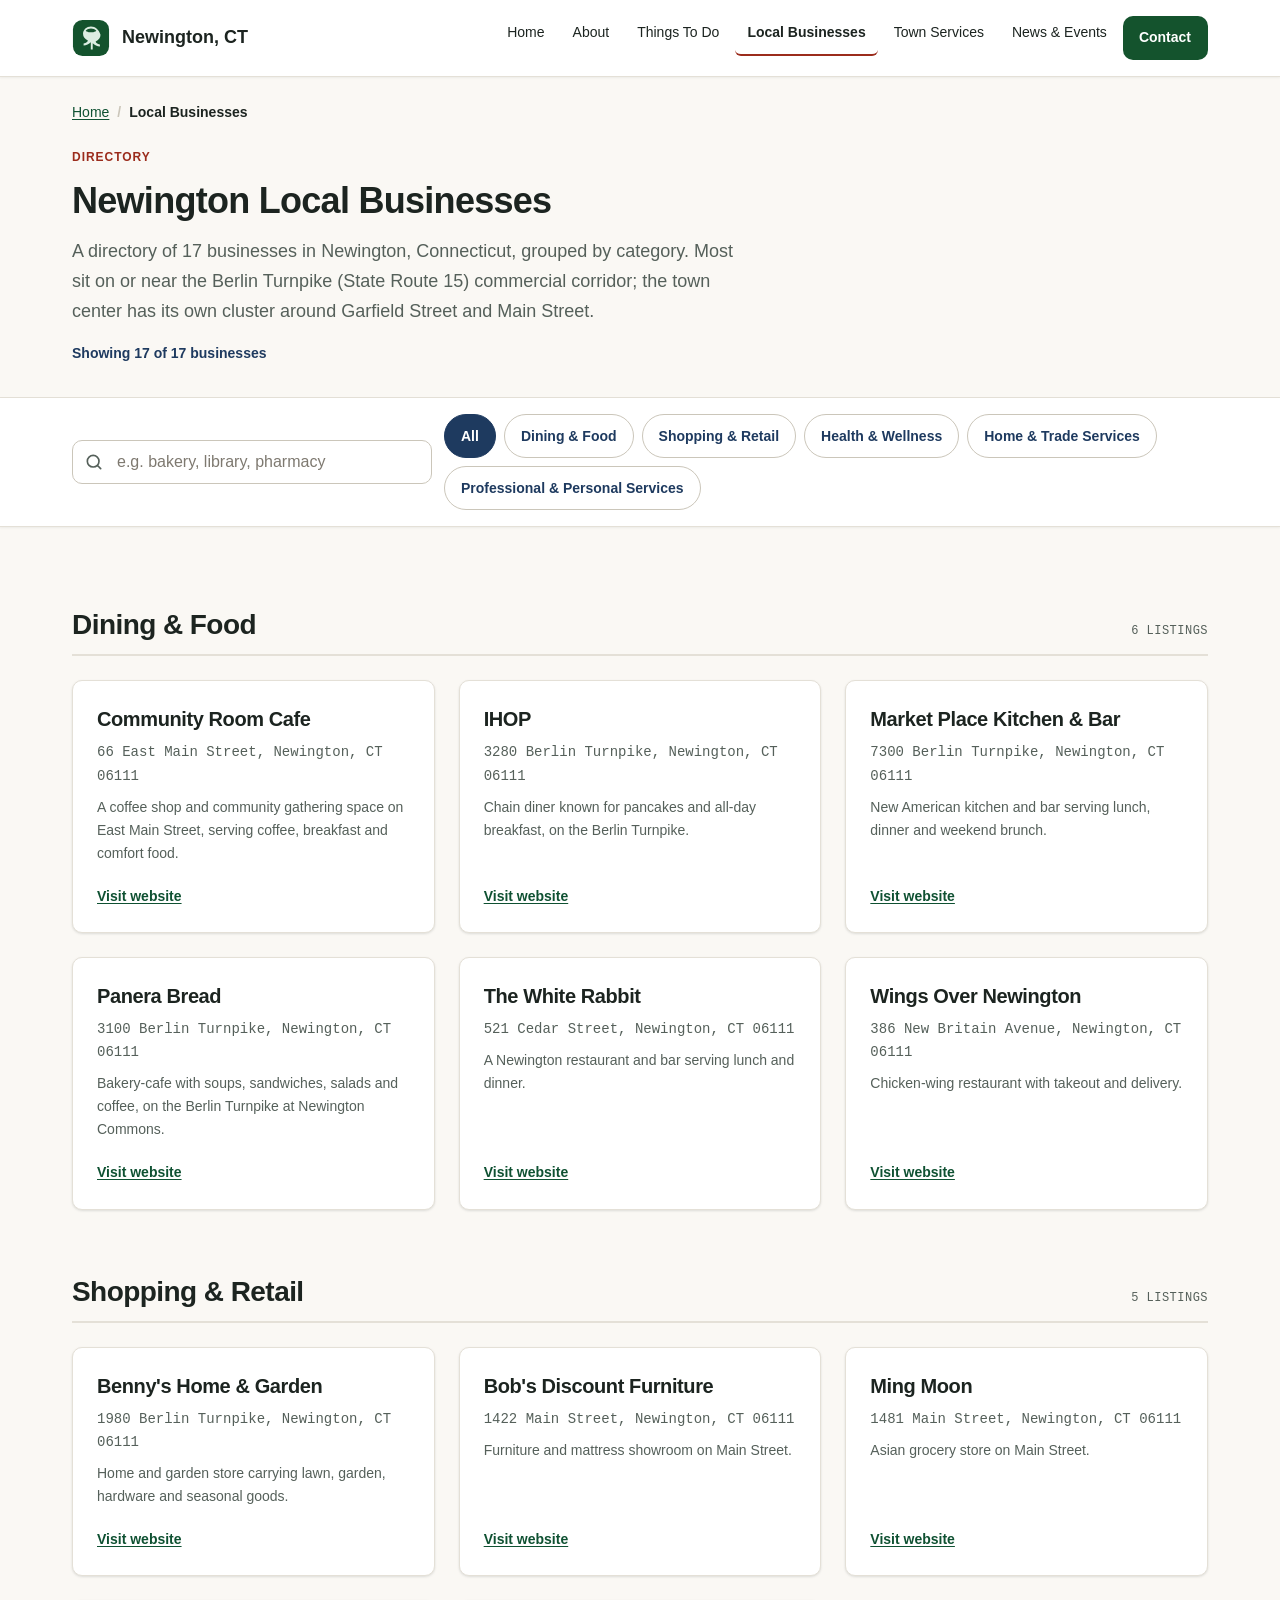
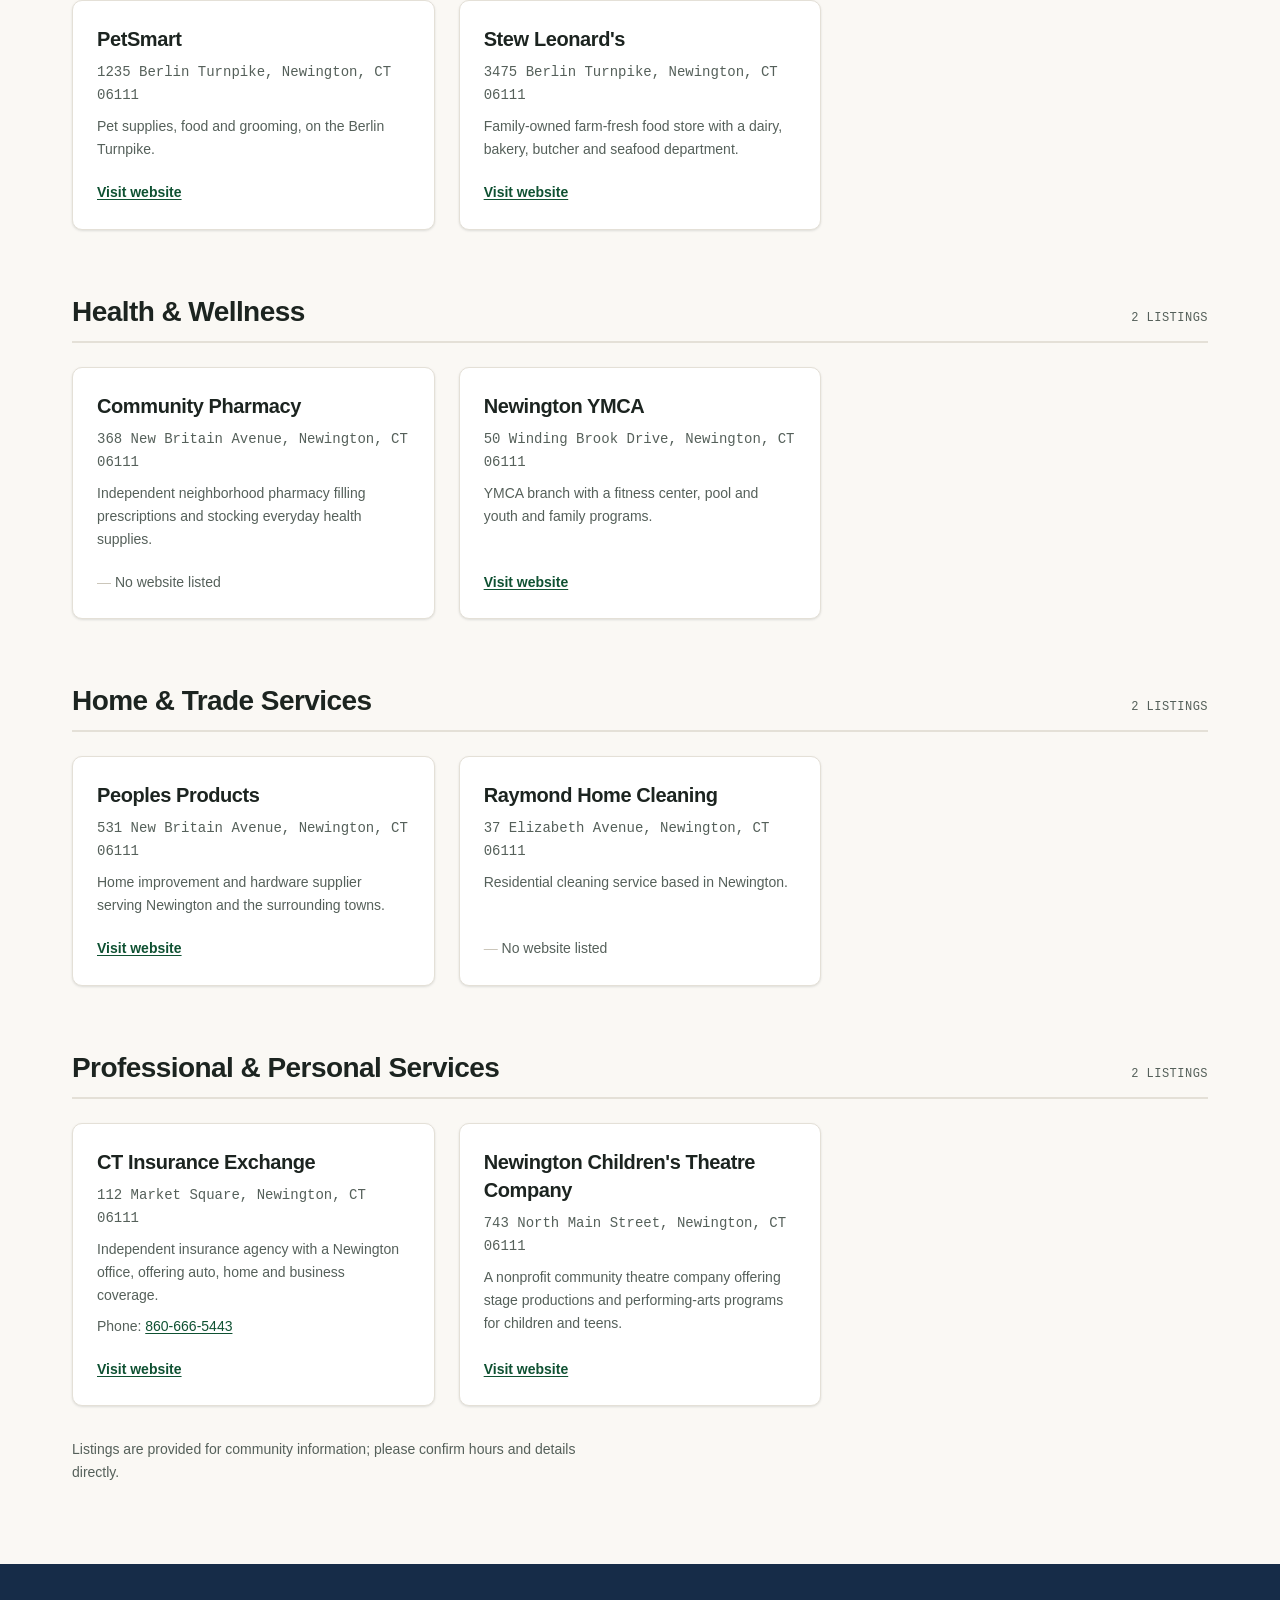
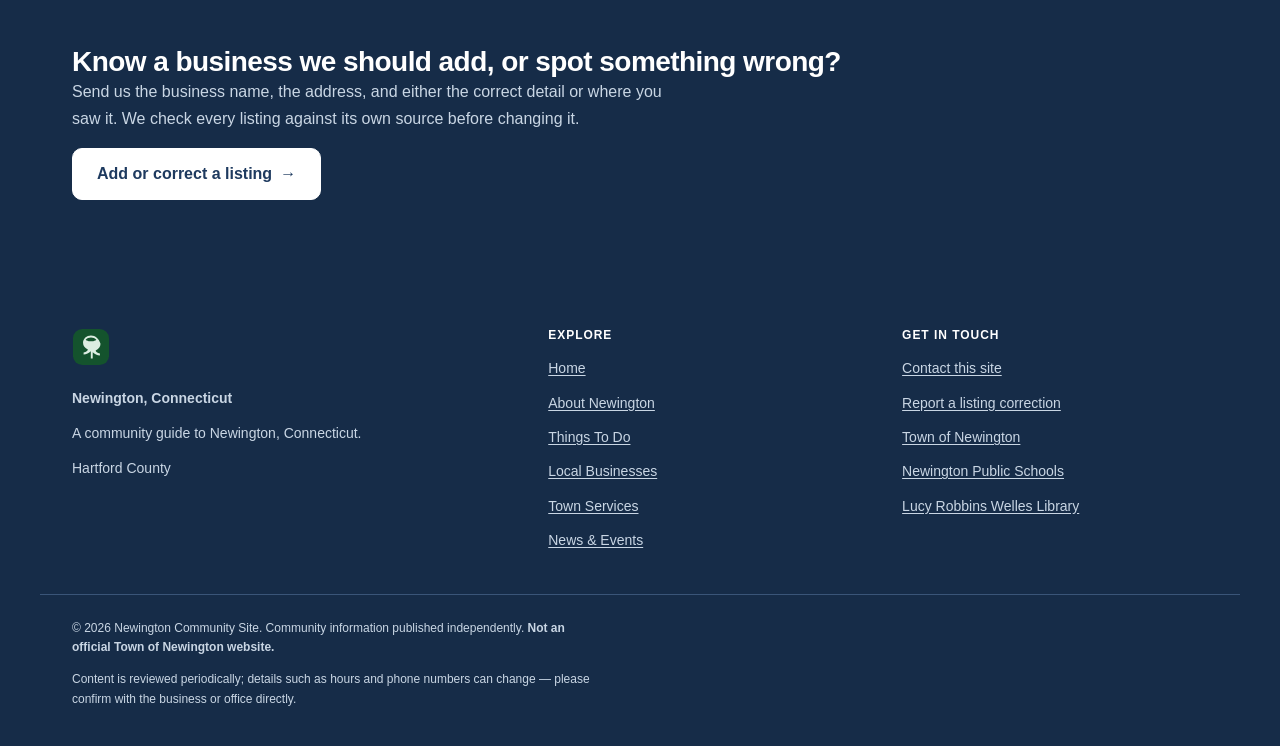
==== businesses.html @ 0133d572 "Add Newington Community Site (7 pages, styles.css, script.js, .nojekyll)" ====
<!DOCTYPE html>
<html lang="en">
<head>
<meta charset="utf-8">
<meta name="viewport" content="width=device-width, initial-scale=1">
<title>Local Businesses — Newington, Connecticut Community Site</title>
<meta name="description" content="A directory of 17 Newington, Connecticut businesses grouped by category — dining, shopping, health, home and trade services, and professional services.">
<link rel="canonical" href="businesses.html">
<meta property="og:type" content="article">
<meta property="og:site_name" content="Newington Community Site">
<meta property="og:title" content="Local Businesses — Newington, Connecticut Community Site">
<meta property="og:description" content="A directory of 17 Newington, Connecticut businesses grouped by category.">
<meta property="og:url" content="businesses.html">
<meta property="og:locale" content="en_US">
<link rel="stylesheet" href="styles.css">
</head>
<body>
<a class="skip-link" href="#main">Skip to main content</a>

<header class="site-header">
  <div class="container header-inner">
    <a class="brand" href="index.html">
      <svg class="brand-mark" viewBox="0 0 40 40" role="img" aria-label="Newington community site">
        <rect x="1" y="1" width="38" height="38" rx="10" fill="#14532D"/>
        <path d="M20 8c-4.6 0-8.4 3.4-8.4 7.6 0 3.2 2.1 5.9 5.1 7-.1.6-.4 1.2-.9 1.7-1 .9-2.3 1.4-3.6 1.5v2.1c2.9-.1 5.6-1.3 7.6-3.4V32h2v-6.5c2 2.1 4.7 3.3 7.6 3.4v-2.1c-1.3-.1-2.6-.6-3.6-1.5-.5-.5-.8-1.1-.9-1.7 3-1.1 5.1-3.8 5.1-7C28.4 11.4 24.6 8 20 8zm0 2c2.2 0 4.2.9 5.6 2.3-1.1 1-2.7 1.6-4.4 1.6h-2.4c-1.7 0-3.3-.6-4.4-1.6C15.8 10.9 17.8 10 20 10z" fill="#DCEDE1"/>
      </svg>
      <span>Newington, CT</span>
    </a>
    <button class="nav-toggle" type="button" aria-expanded="false" aria-controls="primary-nav">
      <span class="nav-toggle-icon" aria-hidden="true">&#9776;</span> Menu
    </button>
    <nav id="primary-nav" class="site-nav" aria-label="Primary">
      <ul>
        <li><a href="index.html">Home</a></li>
        <li><a href="about.html">About</a></li>
        <li><a href="things-to-do.html">Things To Do</a></li>
        <li><a href="businesses.html" aria-current="page">Local Businesses</a></li>
        <li><a href="services.html">Town Services</a></li>
        <li><a href="news-events.html">News &amp; Events</a></li>
        <li><a class="nav-cta" href="contact.html">Contact</a></li>
      </ul>
    </nav>
  </div>
</header>

<main id="main">

  <nav class="container breadcrumb" aria-label="Breadcrumb">
    <ol>
      <li><a href="index.html">Home</a></li>
      <li aria-current="page">Local Businesses</li>
    </ol>
  </nav>

  <section class="page-hero" aria-labelledby="page-h">
    <div class="container">
      <p class="eyebrow">Directory</p>
      <h1 id="page-h">Newington Local Businesses</h1>
      <p class="standfirst">A directory of 17 businesses in Newington, Connecticut, grouped by category. Most sit on or near the Berlin Turnpike (State Route 15) commercial corridor; the town center has its own cluster around Garfield Street and Main Street.</p>
      <p class="result-count" role="status" aria-live="polite">Showing 17 of 17 businesses</p>
    </div>
  </section>

  <section class="filter-bar" aria-label="Filter businesses">
    <div class="container filter-inner">
      <div class="search-wrap">
        <svg viewBox="0 0 24 24" fill="none" stroke="#55605A" stroke-width="2" stroke-linecap="round" aria-hidden="true" focusable="false">
          <circle cx="11" cy="11" r="7"/><path d="m20 20-3.5-3.5"/></svg>
        <label class="visually-hidden" for="biz-search">Search businesses by name or keyword</label>
        <input class="search-input" id="biz-search" name="q" type="search" placeholder="e.g. bakery, library, pharmacy">
      </div>
      <ul class="filters" role="group" aria-label="Filter by category">
        <li><button class="filter-pill" type="button" data-filter="all" aria-pressed="true">All</button></li>
        <li><button class="filter-pill" type="button" data-filter="dining" aria-pressed="false">Dining &amp; Food</button></li>
        <li><button class="filter-pill" type="button" data-filter="shopping" aria-pressed="false">Shopping &amp; Retail</button></li>
        <li><button class="filter-pill" type="button" data-filter="health" aria-pressed="false">Health &amp; Wellness</button></li>
        <li><button class="filter-pill" type="button" data-filter="home-services" aria-pressed="false">Home &amp; Trade Services</button></li>
        <li><button class="filter-pill" type="button" data-filter="professional" aria-pressed="false">Professional &amp; Personal Services</button></li>
      </ul>
    </div>
  </section>

  <div class="directory container">

    <p class="empty-state" role="status">No businesses match that search. Try another word, or browse all categories.</p>

    <section class="cat-section" id="dining" aria-labelledby="dining-heading">
      <div class="cat-head">
        <h2 id="dining-heading">Dining &amp; Food</h2>
        <span class="cat-count">6 listings</span>
      </div>
      <ul class="biz-grid">
        <li class="biz-card" data-category="dining">
          <h3 class="biz-name">Community Room Cafe</h3>
          <p class="biz-address">66 East Main Street, Newington, CT 06111</p>
          <p class="biz-desc">A coffee shop and community gathering space on East Main Street, serving coffee, breakfast and comfort food.</p>
          <a class="biz-link" href="https://communityroomcafe.com/" target="_blank" rel="noopener noreferrer">Visit website<span class="ext"> (opens in a new tab)</span></a>
        </li>
        <li class="biz-card" data-category="dining">
          <h3 class="biz-name">IHOP</h3>
          <p class="biz-address">3280 Berlin Turnpike, Newington, CT 06111</p>
          <p class="biz-desc">Chain diner known for pancakes and all-day breakfast, on the Berlin Turnpike.</p>
          <a class="biz-link" href="https://www.ihop.com/" target="_blank" rel="noopener noreferrer">Visit website<span class="ext"> (opens in a new tab)</span></a>
        </li>
        <li class="biz-card" data-category="dining">
          <h3 class="biz-name">Market Place Kitchen &amp; Bar</h3>
          <p class="biz-address">7300 Berlin Turnpike, Newington, CT 06111</p>
          <p class="biz-desc">New American kitchen and bar serving lunch, dinner and weekend brunch.</p>
          <a class="biz-link" href="https://marketplacekitchenbar.com/locations/newington" target="_blank" rel="noopener noreferrer">Visit website<span class="ext"> (opens in a new tab)</span></a>
        </li>
        <li class="biz-card" data-category="dining">
          <h3 class="biz-name">Panera Bread</h3>
          <p class="biz-address">3100 Berlin Turnpike, Newington, CT 06111</p>
          <p class="biz-desc">Bakery-cafe with soups, sandwiches, salads and coffee, on the Berlin Turnpike at Newington Commons.</p>
          <a class="biz-link" href="https://www.panerabread.com/" target="_blank" rel="noopener noreferrer">Visit website<span class="ext"> (opens in a new tab)</span></a>
        </li>
        <li class="biz-card" data-category="dining">
          <h3 class="biz-name">The White Rabbit</h3>
          <p class="biz-address">521 Cedar Street, Newington, CT 06111</p>
          <p class="biz-desc">A Newington restaurant and bar serving lunch and dinner.</p>
          <a class="biz-link" href="http://www.thewhiterabbit.com" target="_blank" rel="noopener noreferrer">Visit website<span class="ext"> (opens in a new tab)</span></a>
        </li>
        <li class="biz-card" data-category="dining">
          <h3 class="biz-name">Wings Over Newington</h3>
          <p class="biz-address">386 New Britain Avenue, Newington, CT 06111</p>
          <p class="biz-desc">Chicken-wing restaurant with takeout and delivery.</p>
          <a class="biz-link" href="https://wingsover.com/location/ct-newington/" target="_blank" rel="noopener noreferrer">Visit website<span class="ext"> (opens in a new tab)</span></a>
        </li>
      </ul>
    </section>

    <section class="cat-section" id="shopping" aria-labelledby="shopping-heading">
      <div class="cat-head">
        <h2 id="shopping-heading">Shopping &amp; Retail</h2>
        <span class="cat-count">5 listings</span>
      </div>
      <ul class="biz-grid">
        <li class="biz-card" data-category="shopping">
          <h3 class="biz-name">Benny's Home &amp; Garden</h3>
          <p class="biz-address">1980 Berlin Turnpike, Newington, CT 06111</p>
          <p class="biz-desc">Home and garden store carrying lawn, garden, hardware and seasonal goods.</p>
          <a class="biz-link" href="http://www.bennys.com" target="_blank" rel="noopener noreferrer">Visit website<span class="ext"> (opens in a new tab)</span></a>
        </li>
        <li class="biz-card" data-category="shopping">
          <h3 class="biz-name">Bob's Discount Furniture</h3>
          <p class="biz-address">1422 Main Street, Newington, CT 06111</p>
          <p class="biz-desc">Furniture and mattress showroom on Main Street.</p>
          <a class="biz-link" href="https://www.bobsdiscountfurniture.com/" target="_blank" rel="noopener noreferrer">Visit website<span class="ext"> (opens in a new tab)</span></a>
        </li>
        <li class="biz-card" data-category="shopping">
          <h3 class="biz-name">Ming Moon</h3>
          <p class="biz-address">1481 Main Street, Newington, CT 06111</p>
          <p class="biz-desc">Asian grocery store on Main Street.</p>
          <a class="biz-link" href="http://www.mingmoon.com" target="_blank" rel="noopener noreferrer">Visit website<span class="ext"> (opens in a new tab)</span></a>
        </li>
        <li class="biz-card" data-category="shopping">
          <h3 class="biz-name">PetSmart</h3>
          <p class="biz-address">1235 Berlin Turnpike, Newington, CT 06111</p>
          <p class="biz-desc">Pet supplies, food and grooming, on the Berlin Turnpike.</p>
          <a class="biz-link" href="https://www.petsmart.com/" target="_blank" rel="noopener noreferrer">Visit website<span class="ext"> (opens in a new tab)</span></a>
        </li>
        <li class="biz-card" data-category="shopping">
          <h3 class="biz-name">Stew Leonard's</h3>
          <p class="biz-address">3475 Berlin Turnpike, Newington, CT 06111</p>
          <p class="biz-desc">Family-owned farm-fresh food store with a dairy, bakery, butcher and seafood department.</p>
          <a class="biz-link" href="https://www.stewleonards.com/" target="_blank" rel="noopener noreferrer">Visit website<span class="ext"> (opens in a new tab)</span></a>
        </li>
      </ul>
    </section>

    <section class="cat-section" id="health" aria-labelledby="health-heading">
      <div class="cat-head">
        <h2 id="health-heading">Health &amp; Wellness</h2>
        <span class="cat-count">2 listings</span>
      </div>
      <ul class="biz-grid">
        <li class="biz-card" data-category="health">
          <h3 class="biz-name">Community Pharmacy</h3>
          <p class="biz-address">368 New Britain Avenue, Newington, CT 06111</p>
          <p class="biz-desc">Independent neighborhood pharmacy filling prescriptions and stocking everyday health supplies.</p>
          <p class="biz-nonweb">No website listed</p>
        </li>
        <li class="biz-card" data-category="health">
          <h3 class="biz-name">Newington YMCA</h3>
          <p class="biz-address">50 Winding Brook Drive, Newington, CT 06111</p>
          <p class="biz-desc">YMCA branch with a fitness center, pool and youth and family programs.</p>
          <a class="biz-link" href="https://www.ghymca.org/newington/" target="_blank" rel="noopener noreferrer">Visit website<span class="ext"> (opens in a new tab)</span></a>
        </li>
      </ul>
    </section>

    <section class="cat-section" id="home-services" aria-labelledby="home-services-heading">
      <div class="cat-head">
        <h2 id="home-services-heading">Home &amp; Trade Services</h2>
        <span class="cat-count">2 listings</span>
      </div>
      <ul class="biz-grid">
        <li class="biz-card" data-category="home-services">
          <h3 class="biz-name">Peoples Products</h3>
          <p class="biz-address">531 New Britain Avenue, Newington, CT 06111</p>
          <p class="biz-desc">Home improvement and hardware supplier serving Newington and the surrounding towns.</p>
          <a class="biz-link" href="http://www.peoplesproducts.com" target="_blank" rel="noopener noreferrer">Visit website<span class="ext"> (opens in a new tab)</span></a>
        </li>
        <li class="biz-card" data-category="home-services">
          <h3 class="biz-name">Raymond Home Cleaning</h3>
          <p class="biz-address">37 Elizabeth Avenue, Newington, CT 06111</p>
          <p class="biz-desc">Residential cleaning service based in Newington.</p>
          <p class="biz-nonweb">No website listed</p>
        </li>
      </ul>
    </section>

    <section class="cat-section" id="professional" aria-labelledby="professional-heading">
      <div class="cat-head">
        <h2 id="professional-heading">Professional &amp; Personal Services</h2>
        <span class="cat-count">2 listings</span>
      </div>
      <ul class="biz-grid">
        <li class="biz-card" data-category="professional">
          <h3 class="biz-name">CT Insurance Exchange</h3>
          <p class="biz-address">112 Market Square, Newington, CT 06111</p>
          <p class="biz-desc">Independent insurance agency with a Newington office, offering auto, home and business coverage.</p>
          <p class="biz-meta">Phone: <a href="tel:+18606665443">860-666-5443</a></p>
          <a class="biz-link" href="https://www.ctinsexchange.com/" target="_blank" rel="noopener noreferrer">Visit website<span class="ext"> (opens in a new tab)</span></a>
        </li>
        <li class="biz-card" data-category="professional">
          <h3 class="biz-name">Newington Children's Theatre Company</h3>
          <p class="biz-address">743 North Main Street, Newington, CT 06111</p>
          <p class="biz-desc">A nonprofit community theatre company offering stage productions and performing-arts programs for children and teens.</p>
          <a class="biz-link" href="https://nictheatre.org/" target="_blank" rel="noopener noreferrer">Visit website<span class="ext"> (opens in a new tab)</span></a>
        </li>
      </ul>
    </section>

    <p class="disclaimer">Listings are provided for community information; please confirm hours and details directly.</p>
  </div>

  <section class="section section--invert" aria-labelledby="cta-h">
    <div class="container">
      <h2 id="cta-h">Know a business we should add, or spot something wrong?</h2>
      <p class="prose" style="color:var(--color-ink-invert-muted)">Send us the business name, the address, and either the correct detail or where you saw it. We check every listing against its own source before changing it.</p>
      <p><a class="btn btn--invert" href="contact.html#correction">Add or correct a listing <span aria-hidden="true">&rarr;</span></a></p>
    </div>
  </section>

</main>

<footer class="site-footer">
  <div class="container footer-grid">
    <div class="footer-brand">
      <svg class="brand-mark" viewBox="0 0 40 40" role="img" aria-label="Newington community site">
        <rect x="1" y="1" width="38" height="38" rx="10" fill="#14532D"/>
        <path d="M20 8c-4.6 0-8.4 3.4-8.4 7.6 0 3.2 2.1 5.9 5.1 7-.1.6-.4 1.2-.9 1.7-1 .9-2.3 1.4-3.6 1.5v2.1c2.9-.1 5.6-1.3 7.6-3.4V32h2v-6.5c2 2.1 4.7 3.3 7.6 3.4v-2.1c-1.3-.1-2.6-.6-3.6-1.5-.5-.5-.8-1.1-.9-1.7 3-1.1 5.1-3.8 5.1-7C28.4 11.4 24.6 8 20 8zm0 2c2.2 0 4.2.9 5.6 2.3-1.1 1-2.7 1.6-4.4 1.6h-2.4c-1.7 0-3.3-.6-4.4-1.6C15.8 10.9 17.8 10 20 10z" fill="#DCEDE1"/>
      </svg>
      <p class="footer-title">Newington, Connecticut</p>
      <p>A community guide to Newington, Connecticut.</p>
      <p class="footer-meta">Hartford County</p>
    </div>
    <nav aria-label="Footer">
      <h2 class="footer-heading">Explore</h2>
      <ul>
        <li><a href="index.html">Home</a></li>
        <li><a href="about.html">About Newington</a></li>
        <li><a href="things-to-do.html">Things To Do</a></li>
        <li><a href="businesses.html">Local Businesses</a></li>
        <li><a href="services.html">Town Services</a></li>
        <li><a href="news-events.html">News &amp; Events</a></li>
      </ul>
    </nav>
    <div class="footer-contact">
      <h2 class="footer-heading">Get in touch</h2>
      <ul>
        <li><a href="contact.html">Contact this site</a></li>
        <li><a href="contact.html#correction">Report a listing correction</a></li>
        <li><a href="https://www.newingtonct.gov/" target="_blank" rel="noopener noreferrer">Town of Newington<span class="ext"> (opens in a new tab)</span></a></li>
        <li><a href="https://www.newingtonct.gov/1698/Schools" target="_blank" rel="noopener noreferrer">Newington Public Schools<span class="ext"> (opens in a new tab)</span></a></li>
        <li><a href="https://www.newingtonct.gov/2428/Library" target="_blank" rel="noopener noreferrer">Lucy Robbins Welles Library<span class="ext"> (opens in a new tab)</span></a></li>
      </ul>
    </div>
  </div>
  <div class="container footer-bar">
    <p>&copy; <span id="year">2026</span> Newington Community Site. Community information published independently. <strong>Not an official Town of Newington website.</strong></p>
    <p class="footer-note">Content is reviewed periodically; details such as hours and phone numbers can change &mdash; please confirm with the business or office directly.</p>
  </div>
</footer>

<script src="script.js"></script>
</body>
</html>
---- styles.css ----
/* ==========================================================================
   NEWINGTON COMMUNITY SITE — STYLESHEET
   site/styles.css  ·  built from design/tokens.css (v1.0)
   --------------------------------------------------------------------------
   Contents:
     1.  Design tokens (carried over from design/tokens.css)
     2.  Reset & base
     3.  Layout primitives (container, section, skip link, utilities)
     4.  Header & navigation (incl. mobile toggle)
     5.  Buttons, chips
     6.  Hero & page hero (breadcrumb, standfirst)
     7.  Cards & grids
     8.  Facts / definition lists
     9.  News, events, timeline, lists
    10.  Business directory (filter bar, cards, empty state)
    11.  Panels: notice, callout, tables
    12.  FAQ (details/summary)
    13.  Footer
    14.  Responsive refinements — 480 / 640 / 768 / 1024 / 1280
    15.  Reduced motion
   All colour, type and spacing values come from the tokens below; no
   hard-coded hex appears outside this token block except inside inline SVG
   artwork in the HTML, which reproduces the brand ramps exactly.
   ========================================================================== */

/* ==========================================================================
   1. DESIGN TOKENS
   ========================================================================== */

:root {
  /* Primary: Newington Green */
  --green-50:  #F0F7F1;
  --green-100: #DCEDE1;
  --green-200: #B8DBC3;
  --green-300: #86C098;
  --green-400: #4E9B69;
  --green-500: #2F7A4A;
  --green-600: #1F6140;
  --green-700: #14532D;
  --green-800: #0F3F23;
  --green-900: #0A2C19;

  /* Secondary: Charter Oak Blue */
  --blue-50:  #F1F5FA;
  --blue-100: #DEE8F3;
  --blue-200: #B9CDE4;
  --blue-300: #8AAACD;
  --blue-400: #5A83AC;
  --blue-500: #3A628C;
  --blue-600: #27496D;
  --blue-700: #1E3A5F;
  --blue-800: #162C48;
  --blue-900: #0F1F33;

  /* Accent: Barn Red */
  --red-50:  #FDF3F1;
  --red-100: #FBE1DD;
  --red-200: #F5C2BB;
  --red-300: #E7978C;
  --red-400: #D26657;
  --red-500: #B8432F;
  --red-600: #9B2C1C;
  --red-700: #7E2317;
  --red-800: #5E1A11;
  --red-900: #40110B;

  /* Neutral: warm greys / Paper */
  --neutral-0:   #FFFFFF;
  --neutral-50:  #FAF8F4;
  --neutral-100: #F2EFE9;
  --neutral-200: #E4E0D7;
  --neutral-300: #CBC6BA;
  --neutral-400: #A8A296;
  --neutral-500: #7E7970;
  --neutral-600: #55605A;
  --neutral-700: #3A423D;
  --neutral-800: #262E2A;
  --neutral-900: #1C2420;

  /* Semantic */
  --color-success:        #166534;
  --color-success-bg:     #E7F5EC;
  --color-success-border: #86C098;
  --color-warning:        #8A5000;
  --color-warning-bg:     #FDF3E0;
  --color-warning-border: #E7C173;
  --color-info:           #1E3A5F;
  --color-info-bg:        #EEF4FA;
  --color-info-border:    #B9CDE4;
  --color-error:          #9B2C1C;
  --color-error-bg:       #FBE1DD;
  --color-error-border:   #E7978C;

  /* Semantic role tokens */
  --color-bg:              var(--neutral-50);
  --color-surface:         var(--neutral-0);
  --color-surface-alt:     var(--neutral-100);
  --color-surface-sunken:  var(--neutral-200);
  --color-surface-invert:  var(--blue-800);

  --color-ink:             var(--neutral-900);
  --color-ink-muted:       var(--neutral-600);
  --color-ink-subtle:      var(--neutral-500);
  --color-ink-invert:      #FFFFFF;
  --color-ink-invert-muted:#C9D6E4;

  --color-primary:         var(--green-700);
  --color-primary-hover:   var(--green-800);
  --color-primary-soft:    var(--green-100);
  --color-on-primary:      #FFFFFF;

  --color-secondary:       var(--blue-700);
  --color-secondary-hover: var(--blue-800);
  --color-secondary-soft:  var(--blue-100);
  --color-on-secondary:    #FFFFFF;

  --color-accent:          var(--red-600);
  --color-accent-hover:    var(--red-700);
  --color-accent-soft:     var(--red-100);
  --color-on-accent:       #FFFFFF;

  --color-on-primary-soft:   var(--green-800);
  --color-on-secondary-soft: var(--blue-800);
  --color-on-accent-soft:    var(--red-800);

  --color-border:          var(--neutral-200);
  --color-border-strong:   var(--neutral-300);
  --color-border-invert:   #3A5578;

  --color-link:            #0F5132;
  --color-link-hover:      var(--green-800);
  --color-link-visited:    #5E1A11;
  --color-focus:           #0B63CE;
  --color-focus-on-dark:   #8CC6FF;
  --color-selection-bg:    var(--green-100);
  --color-selection-ink:   var(--green-900);

  /* Typography */
  --font-display: "Segoe UI", "Avenir Next", "Helvetica Neue", Helvetica, Arial, system-ui, sans-serif;
  --font-body: -apple-system, BlinkMacSystemFont, "Segoe UI", Roboto, "Helvetica Neue", Arial, system-ui, sans-serif;
  --font-serif: Georgia, "Iowan Old Style", "Palatino Linotype", "Times New Roman", Times, serif;
  --font-mono: ui-monospace, SFMono-Regular, "SF Mono", Menlo, Consolas, "Liberation Mono", monospace;

  --fw-regular: 400;
  --fw-medium:  500;
  --fw-semibold:600;
  --fw-bold:    700;

  --fs-xs:   0.75rem;
  --fs-sm:   0.875rem;
  --fs-base: 1rem;
  --fs-md:   1.125rem;
  --fs-lg:   1.25rem;
  --fs-xl:   1.5rem;
  --fs-2xl:  1.75rem;
  --fs-3xl:  clamp(1.75rem, 1.4rem + 1.6vw, 2.25rem);
  --fs-4xl:  clamp(2rem, 1.4rem + 2.6vw, 3rem);
  --fs-5xl:  clamp(2.25rem, 1.4rem + 3.6vw, 3.75rem);

  --lh-tight:  1.15;
  --lh-heading:1.25;
  --lh-snug:   1.4;
  --lh-body:   1.65;

  --ls-tight:  -0.02em;
  --ls-normal: 0;
  --ls-wide:   0.04em;
  --ls-caps:   0.08em;

  --measure:        68ch;
  --measure-wide:   78ch;
  --measure-narrow: 46ch;

  /* Spacing */
  --space-0:  0;
  --space-1:  0.25rem;
  --space-2:  0.5rem;
  --space-3:  0.75rem;
  --space-4:  1rem;
  --space-5:  1.5rem;
  --space-6:  2rem;
  --space-7:  2.5rem;
  --space-8:  3rem;
  --space-9:  4rem;
  --space-10: 5rem;
  --space-11: 6.5rem;

  --section-y:    var(--space-8);
  --section-y-lg: var(--space-10);
  --gutter:       var(--space-4);
  --gutter-lg:    var(--space-6);

  /* Radii, shadows, borders */
  --radius-xs:   3px;
  --radius-sm:   6px;
  --radius-md:   10px;
  --radius-lg:   16px;
  --radius-xl:   24px;
  --radius-pill: 999px;

  --shadow-xs: 0 1px 2px rgba(28, 36, 32, 0.06);
  --shadow-sm: 0 1px 3px rgba(28, 36, 32, 0.08), 0 1px 2px rgba(28, 36, 32, 0.05);
  --shadow-md: 0 4px 12px rgba(28, 36, 32, 0.09), 0 2px 4px rgba(28, 36, 32, 0.05);
  --shadow-lg: 0 12px 28px rgba(28, 36, 32, 0.12), 0 4px 8px rgba(28, 36, 32, 0.06);
  --shadow-focus: 0 0 0 3px rgba(11, 99, 206, 0.35);

  --border-width: 1px;
  --border: var(--border-width) solid var(--color-border);

  /* Layout */
  --container-sm: 640px;
  --container-md: 768px;
  --container-lg: 1024px;
  --container-xl: 1200px;
  --container-prose: 72ch;

  --bp-sm: 480px;
  --bp-md: 640px;
  --bp-lg: 768px;
  --bp-xl: 1024px;
  --bp-2xl: 1280px;

  --header-h: 60px;
  --header-h-lg: 76px;
  --tap-min: 44px;

  /* Component */
  --btn-h-sm:    36px;
  --btn-h-md:    44px;
  --btn-h-lg:    52px;
  --btn-px:      var(--space-5);
  --btn-radius:  var(--radius-md);
  --btn-fw:      var(--fw-semibold);

  --card-pad:    var(--space-5);
  --card-radius: var(--radius-md);
  --card-shadow: var(--shadow-sm);
  --card-shadow-hover: var(--shadow-md);
  --card-border: var(--border);

  --nav-gap:      var(--space-1);
  --nav-link-px:  var(--space-3);
  --nav-link-py:  var(--space-2);

  --input-h:           44px;
  --input-radius:      var(--radius-md);
  --input-border:      var(--color-border-strong);
  --input-bg:          var(--neutral-0);
  --input-placeholder: var(--neutral-500);

  --ease-out: cubic-bezier(0.22, 0.61, 0.36, 1);
  --dur-fast: 120ms;
  --dur-base: 200ms;
  --dur-slow: 320ms;
}

@media (min-width: 1024px) {
  :root {
    --section-y:    var(--space-10);
    --section-y-lg: var(--space-11);
    --gutter:       var(--gutter-lg);
  }
}

/* ==========================================================================
   2. RESET & BASE
   ========================================================================== */

*, *::before, *::after { box-sizing: border-box; }

html {
  -webkit-text-size-adjust: 100%;
  scroll-behavior: smooth;
}

body {
  margin: 0;
  font-family: var(--font-body);
  font-size: var(--fs-base);
  line-height: var(--lh-body);
  color: var(--color-ink);
  background: var(--color-bg);
}

img { max-width: 100%; height: auto; display: block; }

h1, h2, h3, h4 {
  margin: 0;
  font-family: var(--font-display);
  letter-spacing: var(--ls-tight);
  color: var(--color-ink);
}
h1 { font-size: var(--fs-3xl); line-height: var(--lh-tight); font-weight: var(--fw-bold); }
h2 { font-size: var(--fs-2xl); line-height: var(--lh-heading); font-weight: var(--fw-bold); }
h3 { font-size: var(--fs-lg); line-height: var(--lh-snug); font-weight: var(--fw-semibold); }
h4 { font-size: var(--fs-md); line-height: var(--lh-snug); font-weight: var(--fw-semibold); }

p { margin: 0 0 var(--space-4); }
p:last-child { margin-bottom: 0; }

a { color: var(--color-link); text-underline-offset: 2px; }
a:hover { color: var(--color-link-hover); }

ul, ol { margin: 0 0 var(--space-4); padding-left: var(--space-5); }
li { margin-bottom: var(--space-2); }
li:last-child { margin-bottom: 0; }

hr { border: 0; border-top: var(--border); margin: var(--space-6) 0; }

/* Visible focus ring — never removed, only recoloured on dark bands. */
:focus-visible {
  outline: 3px solid var(--color-focus);
  outline-offset: 2px;
  border-radius: var(--radius-xs);
}
.section--invert :focus-visible,
.site-footer :focus-visible,
.invert :focus-visible {
  outline-color: var(--color-focus-on-dark);
}

::selection { background: var(--color-selection-bg); color: var(--color-selection-ink); }

/* ==========================================================================
   3. LAYOUT PRIMITIVES & UTILITIES
   ========================================================================== */

.container {
  width: 100%;
  max-width: var(--container-xl);
  margin-inline: auto;
  padding-inline: var(--gutter);
}
.container--narrow { max-width: var(--container-lg); }

.skip-link {
  position: absolute;
  left: -9999px;
  top: 0;
  z-index: 100;
  padding: var(--space-3) var(--space-4);
  background: var(--color-surface);
  color: var(--color-ink);
  border-radius: var(--radius-sm);
  box-shadow: var(--shadow-md);
  font-weight: var(--fw-semibold);
}
.skip-link:focus { left: var(--space-4); top: var(--space-2); }

.section { padding-block: var(--section-y); }
.section--alt { background: var(--color-surface-alt); }
.section--invert { background: var(--color-surface-invert); color: var(--color-ink-invert); }
.section--invert h2,
.section--invert h3 { color: var(--color-ink-invert); }
.section--tight { padding-block: var(--space-6); }

.section-head { margin-bottom: var(--space-6); }
.section-head > :last-child { margin-bottom: 0; }

.eyebrow {
  margin: 0 0 var(--space-3);
  font-family: var(--font-display);
  font-size: var(--fs-xs);
  font-weight: var(--fw-bold);
  letter-spacing: var(--ls-caps);
  text-transform: uppercase;
  color: var(--color-accent);
}

.lede {
  font-size: var(--fs-md);
  color: var(--color-ink-muted);
  max-width: var(--measure-narrow);
}

.prose { max-width: var(--measure); }
.prose--serif { font-family: var(--font-serif); font-size: var(--fs-md); }

.more-link { display: inline-block; margin-top: var(--space-4); font-weight: var(--fw-semibold); }

.muted { color: var(--color-ink-muted); }
.mono { font-family: var(--font-mono); font-size: var(--fs-sm); }

/* Visually hidden but available to assistive technology */
.visually-hidden {
  position: absolute !important;
  width: 1px; height: 1px;
  padding: 0; margin: -1px;
  overflow: hidden;
  clip: rect(0 0 0 0);
  white-space: nowrap;
  border: 0;
}

/* "(opens in a new tab)" cue — present in the DOM and announced; hidden
   visually at rest, revealed on hover/focus so it is not colour-only. */
.ext {
  position: absolute;
  width: 1px; height: 1px;
  overflow: hidden;
  clip: rect(0 0 0 0);
  white-space: nowrap;
}
a:hover .ext,
a:focus-visible .ext {
  position: static;
  width: auto; height: auto;
  clip: auto;
  overflow: visible;
  margin-left: var(--space-1);
  font-size: var(--fs-xs);
  color: var(--color-ink-muted);
}
.section--invert a:hover .ext,
.section--invert a:focus-visible .ext,
.site-footer a:hover .ext,
.site-footer a:focus-visible .ext { color: var(--color-ink-invert-muted); }

@media (forced-colors: active) {
  .btn, .chip, .filter-pill { border: 1px solid ButtonBorder; }
}

/* ==========================================================================
   4. HEADER & NAVIGATION
   ========================================================================== */

.site-header {
  position: relative;
  z-index: 20;
  background: var(--color-surface);
  border-bottom: var(--border);
}
.header-inner {
  display: flex;
  flex-wrap: wrap;
  align-items: center;
  justify-content: space-between;
  gap: var(--space-4);
  min-height: var(--header-h);
}

.brand {
  display: inline-flex;
  align-items: center;
  gap: var(--space-3);
  min-height: var(--tap-min);
  text-decoration: none;
  color: var(--color-ink);
  font-family: var(--font-display);
  font-weight: var(--fw-bold);
  font-size: var(--fs-md);
}
.brand:hover { color: var(--color-primary); }
.brand-mark { width: 38px; height: 38px; flex: 0 0 auto; }

.nav-toggle {
  display: inline-flex;
  align-items: center;
  gap: var(--space-2);
  min-height: var(--tap-min);
  padding: 0 var(--space-3);
  background: var(--color-surface);
  color: var(--color-ink);
  border: var(--border);
  border-radius: var(--radius-md);
  font: inherit;
  font-weight: var(--fw-semibold);
  cursor: pointer;
}
.nav-toggle:hover { background: var(--color-surface-alt); }
.nav-toggle-icon { font-size: var(--fs-md); line-height: 1; }

/* Mobile-first: the nav panel is collapsed below 768px and drops under the
   header, full width. `.is-open` is the enhancement; the markup is complete
   either way so the links are never lost to a JS failure. */
.site-nav {
  flex-basis: 100%;
  display: none;
  padding-bottom: var(--space-3);
}
.site-nav.is-open { display: block; }

.site-nav ul {
  list-style: none;
  margin: 0;
  padding: 0;
  display: flex;
  flex-direction: column;
  gap: 0;
}

.site-nav a {
  display: flex;
  align-items: center;
  min-height: var(--tap-min);
  padding: var(--space-3) var(--nav-link-px);
  border-bottom: 1px solid var(--color-border);
  border-left: 3px solid transparent;
  border-radius: 0;
  text-decoration: none;
  color: var(--color-ink);
  font-weight: var(--fw-medium);
  font-size: var(--fs-base);
}
.site-nav a:hover { background: var(--color-primary-soft); color: var(--color-on-primary-soft); }
.site-nav a[aria-current="page"],
.site-nav a.is-active {
  border-left-color: var(--color-accent);
  font-weight: var(--fw-semibold);
  color: var(--color-ink);
}
.site-nav .nav-cta {
  justify-content: center;
  margin-block: var(--space-3);
  padding-inline: var(--space-4);
  border: 1px solid transparent;
  border-left: 3px solid transparent;
  border-radius: var(--radius-md);
  background: var(--color-primary);
  color: var(--color-on-primary);
  font-weight: var(--fw-semibold);
}
.site-nav .nav-cta:hover { background: var(--color-primary-hover); color: var(--color-on-primary); }

/* ==========================================================================
   5. BUTTONS & CHIPS
   ========================================================================== */

.btn {
  display: inline-flex;
  align-items: center;
  justify-content: center;
  gap: var(--space-2);
  min-height: var(--btn-h-lg);
  padding: 0 var(--btn-px);
  border: 1px solid transparent;
  border-radius: var(--btn-radius);
  font-family: var(--font-display);
  font-size: var(--fs-base);
  font-weight: var(--btn-fw);
  text-decoration: none;
  cursor: pointer;
  transition: background-color var(--dur-fast) var(--ease-out),
              color var(--dur-fast) var(--ease-out),
              border-color var(--dur-fast) var(--ease-out);
}
.btn--primary { background: var(--color-primary); color: var(--color-on-primary); }
.btn--primary:hover { background: var(--color-primary-hover); color: var(--color-on-primary); }
.btn--secondary {
  background: var(--color-surface);
  color: var(--color-secondary);
  border-color: var(--color-secondary);
}
.btn--secondary:hover { background: var(--color-secondary-soft); color: var(--color-on-secondary-soft); }
.btn--invert { background: var(--color-surface); color: var(--color-secondary); border-color: var(--color-surface); }
.btn--invert:hover { background: var(--color-secondary-soft); color: var(--color-on-secondary-soft); }
.btn--sm { min-height: var(--btn-h-sm); padding: 0 var(--space-4); font-size: var(--fs-sm); }

.hero-actions,
.button-row {
  display: flex;
  flex-wrap: wrap;
  align-items: center;
  gap: var(--space-3);
}

.chips {
  list-style: none;
  margin: 0;
  padding: 0;
  display: flex;
  flex-wrap: wrap;
  gap: var(--space-2);
}
.chips li { margin: 0; }
.chip {
  display: inline-flex;
  align-items: center;
  min-height: var(--tap-min);
  padding: 0 var(--space-4);
  background: var(--color-surface);
  border: var(--border);
  border-radius: var(--radius-pill);
  color: var(--color-secondary);
  text-decoration: none;
  font-weight: var(--fw-semibold);
  font-size: var(--fs-sm);
  transition: background-color var(--dur-fast) var(--ease-out);
}
.chip:hover { background: var(--color-secondary-soft); color: var(--color-on-secondary-soft); }

/* ==========================================================================
   6. HERO & PAGE HERO
   ========================================================================== */

.hero {
  padding-block: var(--space-8) var(--space-7);
  background: linear-gradient(180deg, var(--color-primary-soft) 0%, var(--color-bg) 100%);
  border-bottom: var(--border);
}
.hero-grid { display: grid; grid-template-columns: 1fr; gap: var(--space-6); }
.hero h1 { font-size: var(--fs-5xl); margin-bottom: var(--space-5); }
.hero .lede { max-width: var(--measure); margin-bottom: var(--space-6); }

.breadcrumb {
  padding-top: var(--space-5);
  font-size: var(--fs-sm);
  color: var(--color-ink-muted);
}
.breadcrumb ol { list-style: none; display: flex; flex-wrap: wrap; gap: var(--space-2); margin: 0; padding: 0; }
.breadcrumb li { margin: 0; }
.breadcrumb li + li::before { content: "/"; margin-right: var(--space-2); color: var(--color-border-strong); }
.breadcrumb [aria-current="page"] { color: var(--color-ink); font-weight: var(--fw-semibold); }

.page-hero {
  padding-block: var(--space-5) var(--space-6);
  border-bottom: var(--border);
}
.standfirst {
  margin-top: var(--space-4);
  font-size: var(--fs-md);
  color: var(--color-ink-muted);
  max-width: var(--measure);
}

/* ==========================================================================
   7. CARDS & GRIDS
   ========================================================================== */

.cards {
  list-style: none;
  margin: 0;
  padding: 0;
  display: grid;
  grid-template-columns: 1fr;
  gap: var(--space-5);
}
.card {
  background: var(--color-surface);
  border: var(--card-border);
  border-radius: var(--card-radius);
  box-shadow: var(--card-shadow);
  transition: box-shadow var(--dur-base) var(--ease-out),
              transform var(--dur-base) var(--ease-out);
}
.card:hover,
.card:focus-within { box-shadow: var(--card-shadow-hover); transform: translateY(-2px); }
.card > a {
  display: block;
  height: 100%;
  padding: var(--card-pad);
  text-decoration: none;
  color: inherit;
}
.card h3 { margin-bottom: var(--space-2); }
.card p { margin: 0; font-size: var(--fs-sm); color: var(--color-ink-muted); }
.card-icon { width: 44px; height: 44px; margin-bottom: var(--space-4); }

/* Generic info card: parks, recreation, family & seasonal */
.card-grid {
  list-style: none;
  margin: 0;
  padding: 0;
  display: grid;
  grid-template-columns: 1fr;
  gap: var(--space-4);
}
.info-card {
  display: flex;
  flex-direction: column;
  gap: var(--space-2);
  height: 100%;
  padding: var(--card-pad);
  background: var(--color-surface);
  border: var(--card-border);
  border-radius: var(--card-radius);
  box-shadow: var(--card-shadow);
}
.info-card h3 { margin: 0; }
.info-card p { margin: 0; font-size: var(--fs-sm); color: var(--color-ink-muted); }
.info-card .info-location {
  font-family: var(--font-mono);
  font-size: var(--fs-xs);
  letter-spacing: var(--ls-wide);
  text-transform: uppercase;
  color: var(--color-ink-muted);
}
.info-card .info-phone { font-size: var(--fs-sm); color: var(--color-ink-muted); }
.info-card .card-link {
  margin-top: auto;
  padding-top: var(--space-3);
  font-weight: var(--fw-semibold);
  font-size: var(--fs-sm);
}

/* Single wide feature panel (library) */
.feature-panel {
  display: grid;
  grid-template-columns: 1fr;
  gap: var(--space-4);
  padding: var(--space-5);
  background: var(--color-surface);
  border: var(--border);
  border-left: 4px solid var(--color-primary);
  border-radius: var(--radius-lg);
  box-shadow: var(--shadow-sm);
}
.feature-panel h3 { margin-bottom: var(--space-2); }
.feature-panel p { margin: 0; font-size: var(--fs-sm); color: var(--color-ink-muted); }

/* ==========================================================================
   8. FACTS / DEFINITION LISTS
   ========================================================================== */

.facts {
  display: grid;
  grid-template-columns: 1fr;
  gap: var(--space-3);
  margin: 0;
}
.facts > div {
  padding: var(--space-4);
  background: var(--color-surface);
  border: var(--border);
  border-radius: var(--radius-md);
  box-shadow: var(--shadow-xs);
}
.facts dt {
  margin-bottom: var(--space-1);
  font-size: var(--fs-xs);
  font-weight: var(--fw-bold);
  letter-spacing: var(--ls-caps);
  text-transform: uppercase;
  color: var(--color-ink-muted);
}
.facts dd {
  margin: 0;
  font-family: var(--font-display);
  font-size: var(--fs-lg);
  font-weight: var(--fw-bold);
  line-height: var(--lh-snug);
}
.facts--long dd { font-size: var(--fs-base); font-weight: var(--fw-semibold); }

/* ==========================================================================
   9. NEWS, EVENTS, TIMELINE, LISTS
   ========================================================================== */

.news-list,
.event-list,
.season-list {
  list-style: none;
  margin: 0;
  padding: 0;
  display: grid;
  gap: var(--space-4);
}

.news-item {
  padding: var(--space-4);
  background: var(--color-surface);
  border: var(--border);
  border-left: 4px solid var(--color-accent);
  border-radius: var(--radius-sm);
}
.news-list > li { margin: 0; }
.news-item time {
  display: block;
  margin-bottom: var(--space-1);
  font-family: var(--font-mono);
  font-size: var(--fs-xs);
  letter-spacing: var(--ls-wide);
  text-transform: uppercase;
  color: var(--color-ink-muted);
}
.news-item h3 { font-size: var(--fs-md); margin-bottom: var(--space-2); }
.news-item p { margin: 0; font-size: var(--fs-sm); color: var(--color-ink-muted); }

.event-item {
  display: grid;
  gap: var(--space-2);
  padding: var(--space-5);
  background: var(--color-surface);
  border: var(--border);
  border-radius: var(--radius-md);
  box-shadow: var(--shadow-xs);
}
.event-list > li { margin: 0; }
.event-item time,
.event-label {
  font-family: var(--font-mono);
  font-size: var(--fs-xs);
  letter-spacing: var(--ls-wide);
  text-transform: uppercase;
  color: var(--color-ink-muted);
}
.event-item h3 { margin: 0; }
.event-item p { margin: 0; font-size: var(--fs-sm); color: var(--color-ink-muted); }
.event-item .event-location { font-family: var(--font-mono); font-size: var(--fs-xs); letter-spacing: var(--ls-wide); }

.season-list > li {
  margin: 0;
  padding: 0 0 var(--space-4);
  border-bottom: var(--border);
}
.season-list > li:last-child { padding-bottom: 0; border-bottom: 0; }
.season-label {
  display: inline-block;
  margin-bottom: var(--space-1);
  padding: var(--space-1) var(--space-2);
  background: var(--color-accent-soft);
  color: var(--color-on-accent-soft);
  border-radius: var(--radius-sm);
  font-family: var(--font-display);
  font-size: var(--fs-xs);
  font-weight: var(--fw-bold);
  letter-spacing: var(--ls-caps);
  text-transform: uppercase;
}
.season-list h3 { margin-bottom: var(--space-1); }
.season-list p { margin: 0; font-size: var(--fs-sm); color: var(--color-ink-muted); }

/* Timeline (About — History) */
.timeline {
  list-style: none;
  margin: 0;
  padding: 0;
  display: grid;
  gap: var(--space-4);
}
.timeline > li {
  position: relative;
  margin: 0;
  padding: 0 0 var(--space-4) var(--space-5);
  border-left: 2px solid var(--color-border);
}
.timeline > li:last-child { padding-bottom: 0; border-left-color: transparent; }
.timeline > li::before {
  content: "";
  position: absolute;
  left: -7px;
  top: 0.4em;
  width: 12px;
  height: 12px;
  border-radius: 50%;
  background: var(--color-primary);
  border: 2px solid var(--color-bg);
}
.timeline .year {
  display: block;
  font-family: var(--font-display);
  font-size: var(--fs-md);
  font-weight: var(--fw-bold);
  color: var(--color-primary);
}
.timeline p { margin: 0; font-size: var(--fs-sm); color: var(--color-ink-muted); }

/* Label / detail rows used across services, about and contact */
.contact-row {
  display: grid;
  gap: var(--space-3);
  margin-bottom: var(--space-4);
  padding: var(--space-5);
  background: var(--color-surface);
  border: var(--border);
  border-radius: var(--radius-md);
  box-shadow: var(--shadow-xs);
}
.contact-row:last-child { margin-bottom: 0; }
.contact-row h3 { margin: 0; }
.contact-row ul { margin: 0; padding-left: var(--space-5); font-size: var(--fs-sm); color: var(--color-ink-muted); }
.contact-row .contact-link { font-weight: var(--fw-semibold); font-size: var(--fs-sm); }
.contact-row .note { margin: 0; font-size: var(--fs-sm); color: var(--color-ink-muted); }

.row-list { list-style: none; margin: 0; padding: 0; display: grid; gap: var(--space-4); }
.row-list > li { margin: 0; }

/* ==========================================================================
   10. BUSINESS DIRECTORY
   ========================================================================== */

.result-count {
  margin-top: var(--space-4);
  font-size: var(--fs-sm);
  font-weight: var(--fw-semibold);
  color: var(--color-secondary);
}

.filter-bar {
  position: sticky;
  top: 0;
  z-index: 15;
  padding-block: var(--space-4);
  background: var(--color-surface);
  border-bottom: var(--border);
  box-shadow: var(--shadow-xs);
}
.filter-inner { display: grid; gap: var(--space-3); }

.search-wrap { position: relative; display: flex; align-items: center; }
.search-wrap svg { position: absolute; left: var(--space-3); width: 20px; height: 20px; pointer-events: none; }
.search-input {
  width: 100%;
  min-height: var(--input-h);
  padding: 0 var(--space-4) 0 44px;
  font: inherit;
  font-size: var(--fs-base);
  color: var(--color-ink);
  background: var(--input-bg);
  border: 1px solid var(--input-border);
  border-radius: var(--input-radius);
}
.search-input::placeholder { color: var(--input-placeholder); }

.filters {
  list-style: none;
  margin: 0;
  padding: 0;
  display: flex;
  flex-wrap: wrap;
  gap: var(--space-2);
}
.filters li { margin: 0; }
.filter-pill {
  display: inline-flex;
  align-items: center;
  min-height: var(--tap-min);
  padding: 0 var(--space-4);
  background: var(--color-surface);
  border: 1px solid var(--color-border-strong);
  border-radius: var(--radius-pill);
  font: inherit;
  font-size: var(--fs-sm);
  font-weight: var(--fw-semibold);
  color: var(--color-secondary);
  cursor: pointer;
}
.filter-pill:hover { background: var(--color-secondary-soft); color: var(--color-on-secondary-soft); }
.filter-pill[aria-pressed="true"] {
  background: var(--color-secondary);
  color: var(--color-on-secondary);
  border-color: var(--color-secondary);
}

.directory { padding-block: var(--section-y); }

.cat-section { margin-bottom: var(--space-9); scroll-margin-top: var(--space-11); }
.cat-section:last-of-type { margin-bottom: var(--space-6); }
.cat-head {
  display: flex;
  flex-wrap: wrap;
  align-items: baseline;
  justify-content: space-between;
  gap: var(--space-2);
  padding-bottom: var(--space-3);
  margin-bottom: var(--space-5);
  border-bottom: 2px solid var(--color-border);
}
.cat-count {
  font-family: var(--font-mono);
  font-size: var(--fs-xs);
  letter-spacing: var(--ls-wide);
  text-transform: uppercase;
  color: var(--color-ink-muted);
}

.biz-grid {
  list-style: none;
  margin: 0;
  padding: 0;
  display: grid;
  grid-template-columns: 1fr;      /* explicit — no auto-fit for this grid */
  gap: var(--space-4);
}
.biz-grid > li { margin: 0; }

.biz-card {
  display: flex;
  flex-direction: column;
  gap: var(--space-2);
  height: 100%;
  padding: var(--card-pad);
  background: var(--color-surface);
  border: var(--card-border);
  border-radius: var(--card-radius);
  box-shadow: var(--card-shadow);
  transition: box-shadow var(--dur-base) var(--ease-out);
}
.biz-card:hover,
.biz-card:focus-within { box-shadow: var(--card-shadow-hover); }
.biz-name { margin: 0; }
.biz-address {
  margin: 0;
  font-family: var(--font-mono);
  font-size: var(--fs-sm);
  color: var(--color-ink-muted);
}
.biz-desc { margin: 0; font-size: var(--fs-sm); color: var(--color-ink-muted); }
.biz-meta { margin: 0; font-size: var(--fs-sm); color: var(--color-ink-muted); }
.biz-link {
  margin-top: auto;
  padding-top: var(--space-3);
  font-size: var(--fs-sm);
  font-weight: var(--fw-semibold);
  text-decoration: underline;
}
.biz-nonweb {
  margin-top: auto;
  padding-top: var(--space-3);
  font-size: var(--fs-sm);
  color: var(--color-ink-muted);
}
.biz-nonweb::before { content: "— "; color: var(--color-border-strong); }

.empty-state {
  display: none;
  margin-bottom: var(--space-6);
  padding: var(--space-5);
  background: var(--color-info-bg);
  border: 1px solid var(--color-info-border);
  border-radius: var(--radius-md);
  color: var(--color-info);
  font-weight: var(--fw-medium);
}
.empty-state.is-visible { display: block; }

/* ==========================================================================
   11. PANELS — notice, callout, tables
   ========================================================================== */

.notice {
  max-width: var(--measure);
  margin-bottom: var(--space-5);
  padding: var(--space-4);
  background: var(--color-warning-bg);
  border: 1px solid var(--color-warning-border);
  border-left: 4px solid var(--color-warning);
  border-radius: var(--radius-sm);
  font-size: var(--fs-sm);
  color: var(--color-ink);
}
.notice--info {
  background: var(--color-info-bg);
  border-color: var(--color-info-border);
  border-left-color: var(--color-info);
}

.callout {
  max-width: var(--measure);
  margin-bottom: var(--space-5);
  padding: var(--space-5);
  background: var(--color-warning-bg);
  border: 1px solid var(--color-warning-border);
  border-left: 4px solid var(--color-warning);
  border-radius: var(--radius-md);
}
.callout h3 { margin-bottom: var(--space-3); }
.callout ul { margin: 0; padding-left: var(--space-5); }
.callout li { margin-bottom: var(--space-2); }

.disclaimer {
  max-width: var(--measure);
  margin: 0;
  font-size: var(--fs-sm);
  color: var(--color-ink-muted);
}

.table-wrap { width: 100%; overflow-x: auto; -webkit-overflow-scrolling: touch; }
table.data-table {
  width: 100%;
  min-width: 34rem;
  border-collapse: collapse;
  font-size: var(--fs-sm);
  background: var(--color-surface);
}
.data-table caption {
  caption-side: top;
  text-align: left;
  padding-bottom: var(--space-2);
  font-size: var(--fs-sm);
  color: var(--color-ink-muted);
}
.data-table th,
.data-table td {
  padding: var(--space-3) var(--space-4);
  text-align: left;
  vertical-align: top;
  border-bottom: var(--border);
}
.data-table thead th {
  background: var(--color-surface-alt);
  font-family: var(--font-display);
  font-size: var(--fs-xs);
  letter-spacing: var(--ls-caps);
  text-transform: uppercase;
  color: var(--color-ink);
  white-space: nowrap;
}
.data-table tbody tr:nth-child(even) { background: var(--color-surface-alt); }

/* ==========================================================================
   12. FAQ — native details / summary, no JS
   ========================================================================== */

.faq { display: grid; gap: var(--space-3); max-width: var(--measure); }
.faq details {
  background: var(--color-surface);
  border: var(--border);
  border-radius: var(--radius-md);
  box-shadow: var(--shadow-xs);
}
.faq summary {
  display: flex;
  align-items: center;
  justify-content: space-between;
  gap: var(--space-3);
  min-height: var(--tap-min);
  padding: var(--space-4) var(--space-5);
  font-family: var(--font-display);
  font-weight: var(--fw-semibold);
  cursor: pointer;
  list-style: none;
}
.faq summary::-webkit-details-marker { display: none; }
.faq summary::after {
  content: "+";
  flex: 0 0 auto;
  font-size: var(--fs-lg);
  font-weight: var(--fw-bold);
  color: var(--color-primary);
}
.faq details[open] summary::after { content: "\2212"; }
.faq summary:hover { background: var(--color-surface-alt); }
.faq .faq-body { padding: 0 var(--space-5) var(--space-5); }
.faq .faq-body p { margin: 0; font-size: var(--fs-sm); color: var(--color-ink-muted); }

/* ==========================================================================
   13. FOOTER
   ========================================================================== */

.site-footer {
  padding-block: var(--space-8) var(--space-5);
  background: var(--color-surface-invert);
  color: var(--color-ink-invert);
}
.footer-grid { display: grid; grid-template-columns: 1fr; gap: var(--space-6); }
.footer-brand .brand-mark { margin-bottom: var(--space-3); }
.footer-title {
  margin-bottom: var(--space-2);
  font-family: var(--font-display);
  font-size: var(--fs-md);
  font-weight: var(--fw-bold);
  color: var(--color-ink-invert);
}
.footer-heading {
  margin-bottom: var(--space-3);
  font-family: var(--font-display);
  font-size: var(--fs-xs);
  font-weight: var(--fw-bold);
  letter-spacing: var(--ls-caps);
  text-transform: uppercase;
  color: var(--color-ink-invert);
}
.site-footer p {
  margin: 0 0 var(--space-3);
  font-size: var(--fs-sm);
  color: var(--color-ink-invert-muted);
}
.site-footer ul {
  list-style: none;
  margin: 0;
  padding: 0;
  display: grid;
  gap: var(--space-2);
}
.site-footer li { margin: 0; }
.site-footer a {
  color: var(--color-ink-invert-muted);
  font-size: var(--fs-sm);
  text-decoration: underline;
}
.site-footer a:hover,
.site-footer a:focus-visible { color: var(--color-ink-invert); }
.footer-meta { color: var(--color-ink-invert-muted); }

.footer-bar {
  margin-top: var(--space-7);
  padding-top: var(--space-5);
  border-top: 1px solid var(--color-border-invert);
}
.footer-bar p { font-size: var(--fs-xs); max-width: var(--measure-wide); }
.footer-note { color: var(--color-ink-invert-muted); }

/* ==========================================================================
   14. RESPONSIVE REFINEMENTS
   Mobile-first: 480 / 640 / 768 / 1024 (design target) / 1280
   ========================================================================== */

/* --- 480px: large phone --- */
@media (min-width: 480px) {
  .facts { grid-template-columns: repeat(2, 1fr); }
  .hero-actions { flex-wrap: nowrap; }
}

/* --- 640px: small tablet / landscape phone --- */
@media (min-width: 640px) {
  .cards { grid-template-columns: repeat(2, 1fr); }
  .card-grid { grid-template-columns: repeat(2, 1fr); }
  .facts { grid-template-columns: repeat(4, 1fr); }
  .news-list { grid-template-columns: repeat(3, 1fr); }
  .biz-grid { grid-template-columns: repeat(2, 1fr); }
  .filter-inner { grid-template-columns: minmax(260px, 360px) 1fr; align-items: center; }
  .footer-grid { grid-template-columns: repeat(2, 1fr); }
  .card-grid--3 { grid-template-columns: repeat(3, 1fr); }
}

/* --- 768px: tablet landscape — full horizontal nav from here up --- */
@media (min-width: 768px) {
  .header-inner { flex-wrap: nowrap; min-height: var(--header-h); }
  .nav-toggle { display: none; }
  .site-nav { display: block; flex-basis: auto; padding-bottom: 0; }
  .site-nav ul { flex-direction: row; align-items: center; gap: var(--nav-gap); }
  .site-nav a {
    min-height: var(--btn-h-md);
    padding: var(--nav-link-py) var(--nav-link-px);
    border-bottom: 2px solid transparent;
    border-left: 0;
    border-radius: var(--radius-sm);
    font-size: var(--fs-sm);
  }
  .site-nav a[aria-current="page"],
  .site-nav a.is-active {
    border-bottom-color: var(--color-accent);
    border-left-color: transparent;
  }
  .site-nav .nav-cta { margin-block: 0; border-left: 0; }
  .feature-panel { grid-template-columns: 1fr 1fr; align-items: start; }
  .section-head { margin-bottom: var(--space-7); }
}

/* --- 1024px: DESKTOP DESIGN TARGET --- */
@media (min-width: 1024px) {
  .site-header {
    position: sticky;
    top: 0;
    z-index: 20;
    box-shadow: var(--shadow-xs);
  }
  .header-inner { min-height: var(--header-h-lg); }
  .hero { padding-block: var(--space-9) var(--space-8); }
  .hero-grid { grid-template-columns: 1fr; }
  .facts--long { grid-template-columns: repeat(3, 1fr); }
  .biz-grid { grid-template-columns: repeat(3, 1fr); gap: var(--space-5); }
  .footer-grid { grid-template-columns: 1.4fr 1fr 1fr; gap: var(--space-8); }
  .filter-bar { top: var(--header-h-lg); }
  .card-grid--4 { grid-template-columns: repeat(4, 1fr); }
}

/* --- 1280px: wide desktop (containers stop growing at 1200px) --- */
@media (min-width: 1280px) {
  .hero { padding-block: var(--space-10) var(--space-9); }
  .cards { gap: var(--space-6); }
}

/* ==========================================================================
   15. REDUCED MOTION
   ========================================================================== */

@media (prefers-reduced-motion: reduce) {
  html { scroll-behavior: auto; }
  *, *::before, *::after {
    animation-duration: 0.001ms !important;
    animation-iteration-count: 1 !important;
    transition-duration: 0.001ms !important;
    scroll-behavior: auto !important;
  }
  .card:hover,
  .card:focus-within { transform: none; }
}
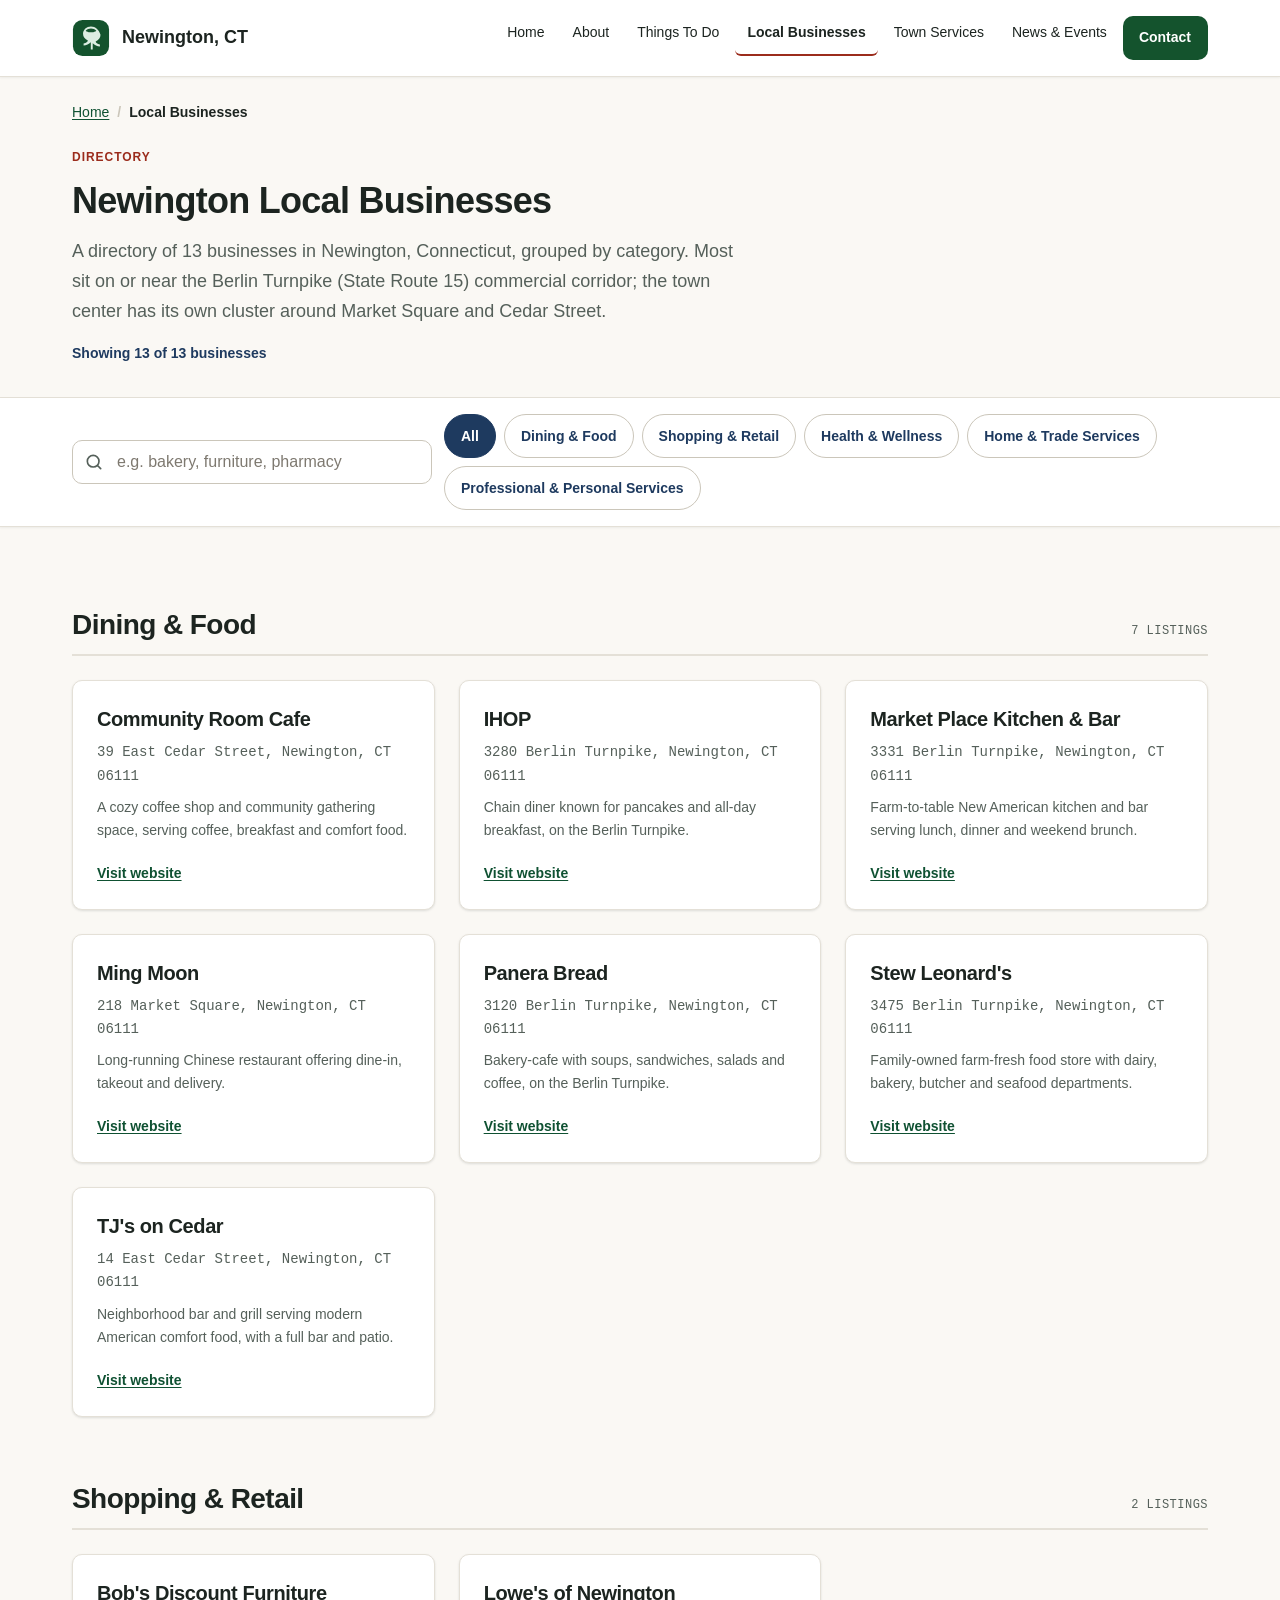
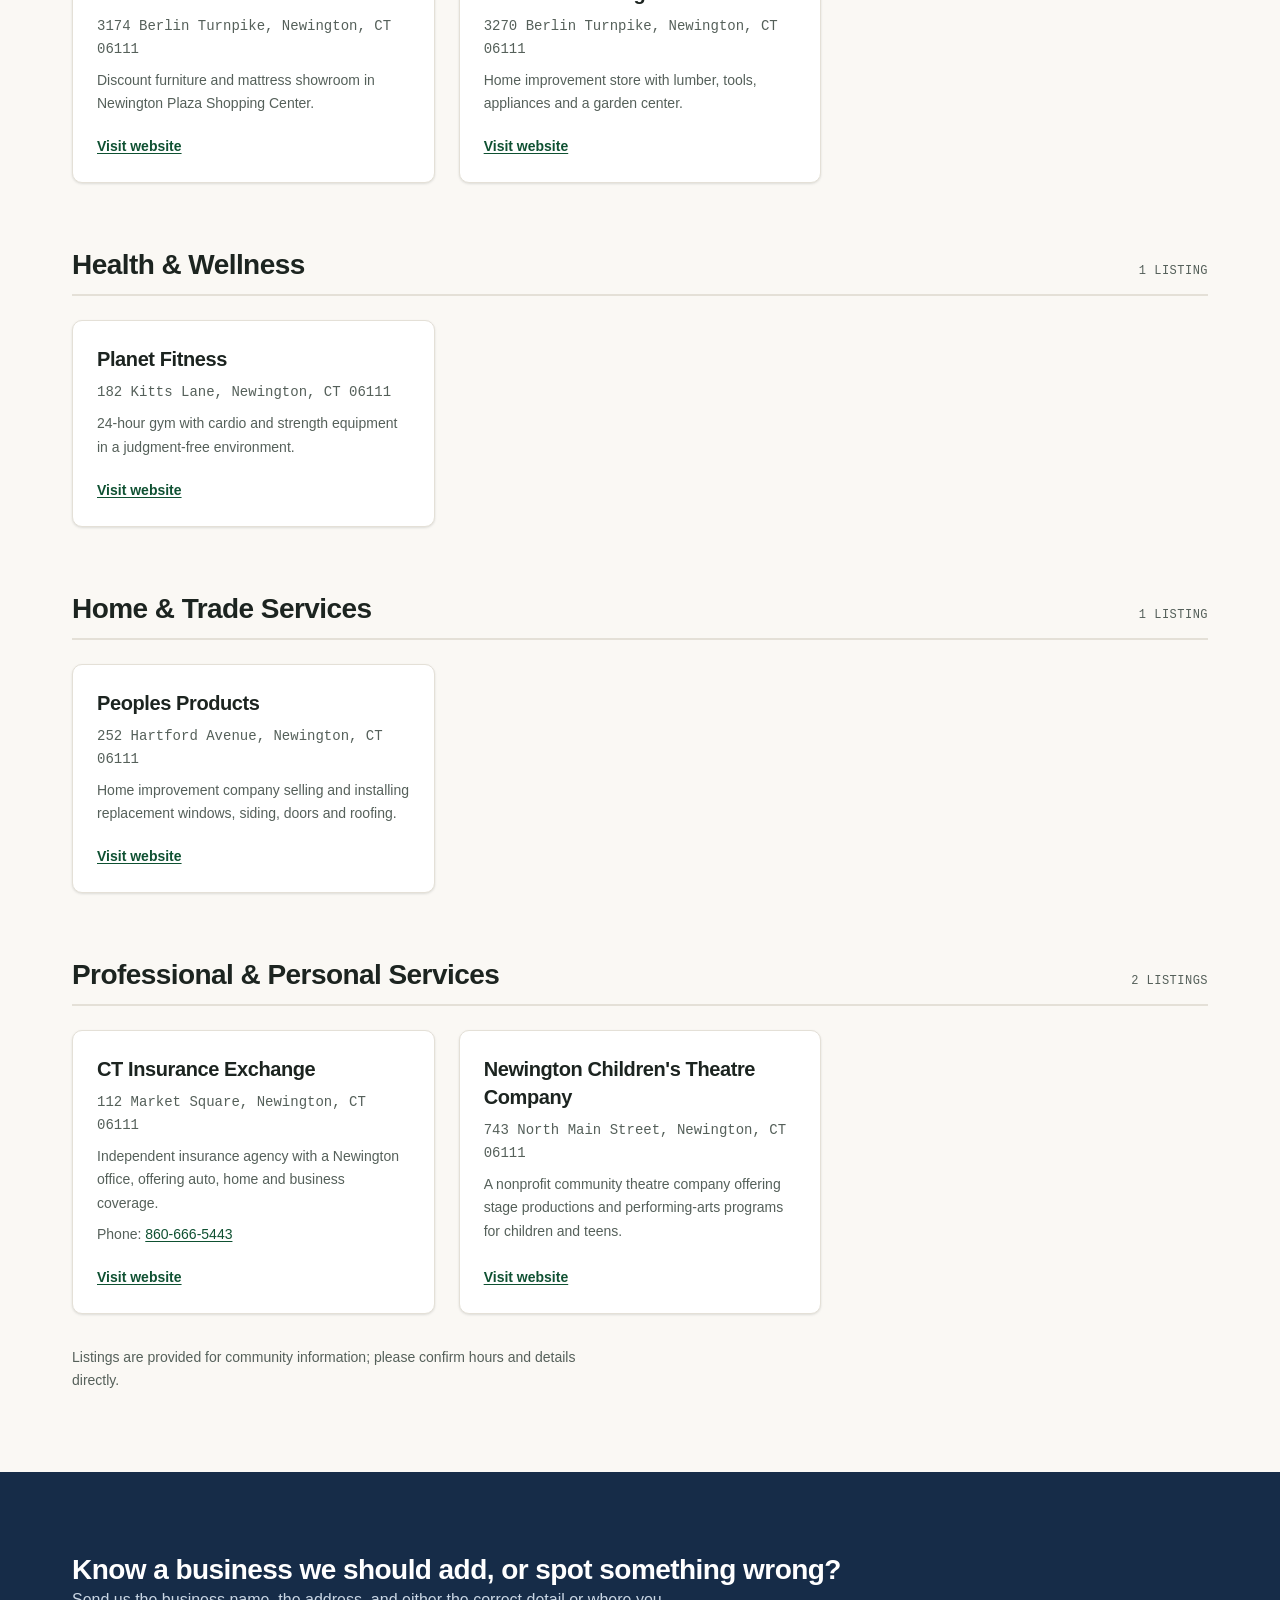
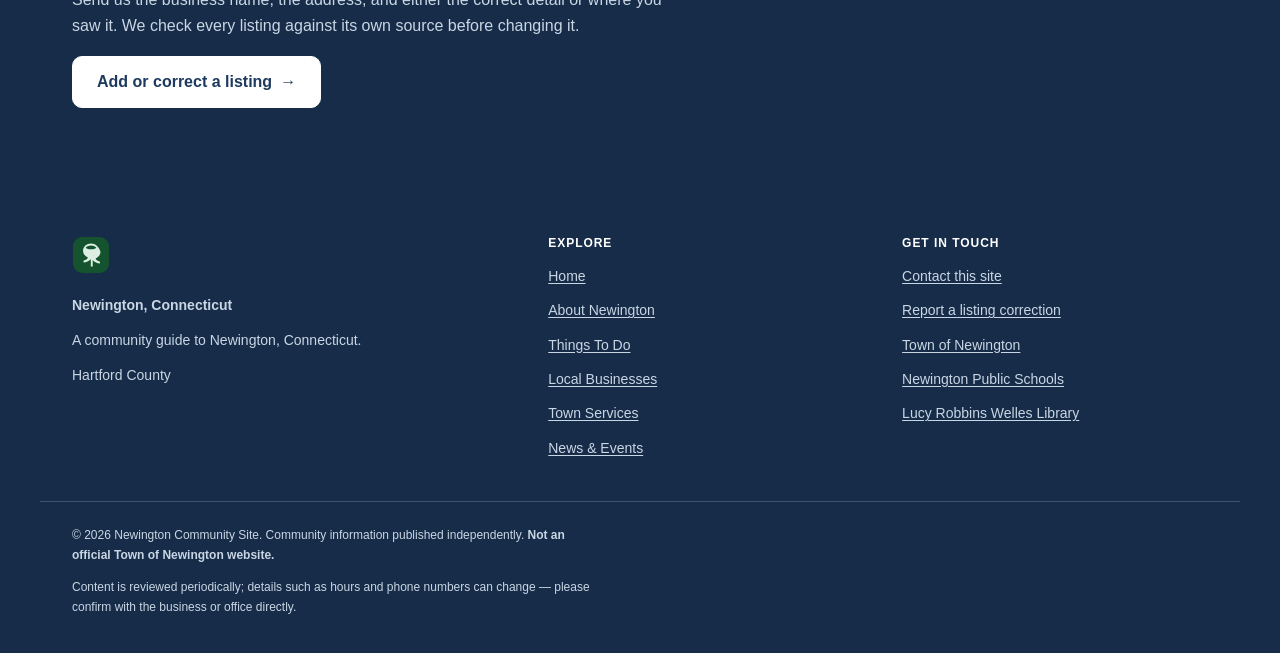
==== commit 5c18a92d: "Fix businesses directory: replace fabricated 17 with 13 verified listings" ====
--- a/businesses.html
+++ b/businesses.html
@@ -4,12 +4,12 @@
 <meta charset="utf-8">
 <meta name="viewport" content="width=device-width, initial-scale=1">
 <title>Local Businesses — Newington, Connecticut Community Site</title>
-<meta name="description" content="A directory of 17 Newington, Connecticut businesses grouped by category — dining, shopping, health, home and trade services, and professional services.">
+<meta name="description" content="A directory of 13 Newington, Connecticut businesses grouped by category — dining, shopping, health, home and trade services, and professional services.">
 <link rel="canonical" href="businesses.html">
 <meta property="og:type" content="article">
 <meta property="og:site_name" content="Newington Community Site">
 <meta property="og:title" content="Local Businesses — Newington, Connecticut Community Site">
-<meta property="og:description" content="A directory of 17 Newington, Connecticut businesses grouped by category.">
+<meta property="og:description" content="A directory of 13 Newington, Connecticut businesses grouped by category.">
 <meta property="og:url" content="businesses.html">
 <meta property="og:locale" content="en_US">
 <link rel="stylesheet" href="styles.css">
@@ -56,8 +56,8 @@
     <div class="container">
       <p class="eyebrow">Directory</p>
       <h1 id="page-h">Newington Local Businesses</h1>
-      <p class="standfirst">A directory of 17 businesses in Newington, Connecticut, grouped by category. Most sit on or near the Berlin Turnpike (State Route 15) commercial corridor; the town center has its own cluster around Garfield Street and Main Street.</p>
-      <p class="result-count" role="status" aria-live="polite">Showing 17 of 17 businesses</p>
+      <p class="standfirst">A directory of 13 businesses in Newington, Connecticut, grouped by category. Most sit on or near the Berlin Turnpike (State Route 15) commercial corridor; the town center has its own cluster around Market Square and Cedar Street.</p>
+      <p class="result-count" role="status" aria-live="polite">Showing 13 of 13 businesses</p>
     </div>
   </section>
 
@@ -67,7 +67,7 @@
         <svg viewBox="0 0 24 24" fill="none" stroke="#55605A" stroke-width="2" stroke-linecap="round" aria-hidden="true" focusable="false">
           <circle cx="11" cy="11" r="7"/><path d="m20 20-3.5-3.5"/></svg>
         <label class="visually-hidden" for="biz-search">Search businesses by name or keyword</label>
-        <input class="search-input" id="biz-search" name="q" type="search" placeholder="e.g. bakery, library, pharmacy">
+        <input class="search-input" id="biz-search" name="q" type="search" placeholder="e.g. bakery, furniture, pharmacy">
       </div>
       <ul class="filters" role="group" aria-label="Filter by category">
         <li><button class="filter-pill" type="button" data-filter="all" aria-pressed="true">All</button></li>
@@ -87,13 +87,13 @@
     <section class="cat-section" id="dining" aria-labelledby="dining-heading">
       <div class="cat-head">
         <h2 id="dining-heading">Dining &amp; Food</h2>
-        <span class="cat-count">6 listings</span>
+        <span class="cat-count">7 listings</span>
       </div>
       <ul class="biz-grid">
         <li class="biz-card" data-category="dining">
           <h3 class="biz-name">Community Room Cafe</h3>
-          <p class="biz-address">66 East Main Street, Newington, CT 06111</p>
-          <p class="biz-desc">A coffee shop and community gathering space on East Main Street, serving coffee, breakfast and comfort food.</p>
+          <p class="biz-address">39 East Cedar Street, Newington, CT 06111</p>
+          <p class="biz-desc">A cozy coffee shop and community gathering space, serving coffee, breakfast and comfort food.</p>
           <a class="biz-link" href="https://communityroomcafe.com/" target="_blank" rel="noopener noreferrer">Visit website<span class="ext"> (opens in a new tab)</span></a>
         </li>
         <li class="biz-card" data-category="dining">
@@ -104,27 +104,33 @@
         </li>
         <li class="biz-card" data-category="dining">
           <h3 class="biz-name">Market Place Kitchen &amp; Bar</h3>
-          <p class="biz-address">7300 Berlin Turnpike, Newington, CT 06111</p>
-          <p class="biz-desc">New American kitchen and bar serving lunch, dinner and weekend brunch.</p>
+          <p class="biz-address">3331 Berlin Turnpike, Newington, CT 06111</p>
+          <p class="biz-desc">Farm-to-table New American kitchen and bar serving lunch, dinner and weekend brunch.</p>
           <a class="biz-link" href="https://marketplacekitchenbar.com/locations/newington" target="_blank" rel="noopener noreferrer">Visit website<span class="ext"> (opens in a new tab)</span></a>
         </li>
         <li class="biz-card" data-category="dining">
+          <h3 class="biz-name">Ming Moon</h3>
+          <p class="biz-address">218 Market Square, Newington, CT 06111</p>
+          <p class="biz-desc">Long-running Chinese restaurant offering dine-in, takeout and delivery.</p>
+          <a class="biz-link" href="https://www.mingmoonnewington.com/" target="_blank" rel="noopener noreferrer">Visit website<span class="ext"> (opens in a new tab)</span></a>
+        </li>
+        <li class="biz-card" data-category="dining">
           <h3 class="biz-name">Panera Bread</h3>
-          <p class="biz-address">3100 Berlin Turnpike, Newington, CT 06111</p>
-          <p class="biz-desc">Bakery-cafe with soups, sandwiches, salads and coffee, on the Berlin Turnpike at Newington Commons.</p>
+          <p class="biz-address">3120 Berlin Turnpike, Newington, CT 06111</p>
+          <p class="biz-desc">Bakery-cafe with soups, sandwiches, salads and coffee, on the Berlin Turnpike.</p>
           <a class="biz-link" href="https://www.panerabread.com/" target="_blank" rel="noopener noreferrer">Visit website<span class="ext"> (opens in a new tab)</span></a>
         </li>
         <li class="biz-card" data-category="dining">
-          <h3 class="biz-name">The White Rabbit</h3>
-          <p class="biz-address">521 Cedar Street, Newington, CT 06111</p>
-          <p class="biz-desc">A Newington restaurant and bar serving lunch and dinner.</p>
-          <a class="biz-link" href="http://www.thewhiterabbit.com" target="_blank" rel="noopener noreferrer">Visit website<span class="ext"> (opens in a new tab)</span></a>
-        </li>
-        <li class="biz-card" data-category="dining">
-          <h3 class="biz-name">Wings Over Newington</h3>
-          <p class="biz-address">386 New Britain Avenue, Newington, CT 06111</p>
-          <p class="biz-desc">Chicken-wing restaurant with takeout and delivery.</p>
-          <a class="biz-link" href="https://wingsover.com/location/ct-newington/" target="_blank" rel="noopener noreferrer">Visit website<span class="ext"> (opens in a new tab)</span></a>
+          <h3 class="biz-name">Stew Leonard's</h3>
+          <p class="biz-address">3475 Berlin Turnpike, Newington, CT 06111</p>
+          <p class="biz-desc">Family-owned farm-fresh food store with dairy, bakery, butcher and seafood departments.</p>
+          <a class="biz-link" href="https://www.stewleonards.com/" target="_blank" rel="noopener noreferrer">Visit website<span class="ext"> (opens in a new tab)</span></a>
+        </li>
+        <li class="biz-card" data-category="dining">
+          <h3 class="biz-name">TJ's on Cedar</h3>
+          <p class="biz-address">14 East Cedar Street, Newington, CT 06111</p>
+          <p class="biz-desc">Neighborhood bar and grill serving modern American comfort food, with a full bar and patio.</p>
+          <a class="biz-link" href="https://tjsoncedar.com/" target="_blank" rel="noopener noreferrer">Visit website<span class="ext"> (opens in a new tab)</span></a>
         </li>
       </ul>
     </section>
@@ -132,38 +138,20 @@
     <section class="cat-section" id="shopping" aria-labelledby="shopping-heading">
       <div class="cat-head">
         <h2 id="shopping-heading">Shopping &amp; Retail</h2>
-        <span class="cat-count">5 listings</span>
-      </div>
-      <ul class="biz-grid">
-        <li class="biz-card" data-category="shopping">
-          <h3 class="biz-name">Benny's Home &amp; Garden</h3>
-          <p class="biz-address">1980 Berlin Turnpike, Newington, CT 06111</p>
-          <p class="biz-desc">Home and garden store carrying lawn, garden, hardware and seasonal goods.</p>
-          <a class="biz-link" href="http://www.bennys.com" target="_blank" rel="noopener noreferrer">Visit website<span class="ext"> (opens in a new tab)</span></a>
-        </li>
+        <span class="cat-count">2 listings</span>
+      </div>
+      <ul class="biz-grid">
         <li class="biz-card" data-category="shopping">
           <h3 class="biz-name">Bob's Discount Furniture</h3>
-          <p class="biz-address">1422 Main Street, Newington, CT 06111</p>
-          <p class="biz-desc">Furniture and mattress showroom on Main Street.</p>
-          <a class="biz-link" href="https://www.bobsdiscountfurniture.com/" target="_blank" rel="noopener noreferrer">Visit website<span class="ext"> (opens in a new tab)</span></a>
+          <p class="biz-address">3174 Berlin Turnpike, Newington, CT 06111</p>
+          <p class="biz-desc">Discount furniture and mattress showroom in Newington Plaza Shopping Center.</p>
+          <a class="biz-link" href="https://www.mybobs.com/" target="_blank" rel="noopener noreferrer">Visit website<span class="ext"> (opens in a new tab)</span></a>
         </li>
         <li class="biz-card" data-category="shopping">
-          <h3 class="biz-name">Ming Moon</h3>
-          <p class="biz-address">1481 Main Street, Newington, CT 06111</p>
-          <p class="biz-desc">Asian grocery store on Main Street.</p>
-          <a class="biz-link" href="http://www.mingmoon.com" target="_blank" rel="noopener noreferrer">Visit website<span class="ext"> (opens in a new tab)</span></a>
-        </li>
-        <li class="biz-card" data-category="shopping">
-          <h3 class="biz-name">PetSmart</h3>
-          <p class="biz-address">1235 Berlin Turnpike, Newington, CT 06111</p>
-          <p class="biz-desc">Pet supplies, food and grooming, on the Berlin Turnpike.</p>
-          <a class="biz-link" href="https://www.petsmart.com/" target="_blank" rel="noopener noreferrer">Visit website<span class="ext"> (opens in a new tab)</span></a>
-        </li>
-        <li class="biz-card" data-category="shopping">
-          <h3 class="biz-name">Stew Leonard's</h3>
-          <p class="biz-address">3475 Berlin Turnpike, Newington, CT 06111</p>
-          <p class="biz-desc">Family-owned farm-fresh food store with a dairy, bakery, butcher and seafood department.</p>
-          <a class="biz-link" href="https://www.stewleonards.com/" target="_blank" rel="noopener noreferrer">Visit website<span class="ext"> (opens in a new tab)</span></a>
+          <h3 class="biz-name">Lowe's of Newington</h3>
+          <p class="biz-address">3270 Berlin Turnpike, Newington, CT 06111</p>
+          <p class="biz-desc">Home improvement store with lumber, tools, appliances and a garden center.</p>
+          <a class="biz-link" href="https://www.lowes.com/" target="_blank" rel="noopener noreferrer">Visit website<span class="ext"> (opens in a new tab)</span></a>
         </li>
       </ul>
     </section>
@@ -171,20 +159,14 @@
     <section class="cat-section" id="health" aria-labelledby="health-heading">
       <div class="cat-head">
         <h2 id="health-heading">Health &amp; Wellness</h2>
-        <span class="cat-count">2 listings</span>
+        <span class="cat-count">1 listing</span>
       </div>
       <ul class="biz-grid">
         <li class="biz-card" data-category="health">
-          <h3 class="biz-name">Community Pharmacy</h3>
-          <p class="biz-address">368 New Britain Avenue, Newington, CT 06111</p>
-          <p class="biz-desc">Independent neighborhood pharmacy filling prescriptions and stocking everyday health supplies.</p>
-          <p class="biz-nonweb">No website listed</p>
-        </li>
-        <li class="biz-card" data-category="health">
-          <h3 class="biz-name">Newington YMCA</h3>
-          <p class="biz-address">50 Winding Brook Drive, Newington, CT 06111</p>
-          <p class="biz-desc">YMCA branch with a fitness center, pool and youth and family programs.</p>
-          <a class="biz-link" href="https://www.ghymca.org/newington/" target="_blank" rel="noopener noreferrer">Visit website<span class="ext"> (opens in a new tab)</span></a>
+          <h3 class="biz-name">Planet Fitness</h3>
+          <p class="biz-address">182 Kitts Lane, Newington, CT 06111</p>
+          <p class="biz-desc">24-hour gym with cardio and strength equipment in a judgment-free environment.</p>
+          <a class="biz-link" href="https://www.planetfitness.com/" target="_blank" rel="noopener noreferrer">Visit website<span class="ext"> (opens in a new tab)</span></a>
         </li>
       </ul>
     </section>
@@ -192,20 +174,14 @@
     <section class="cat-section" id="home-services" aria-labelledby="home-services-heading">
       <div class="cat-head">
         <h2 id="home-services-heading">Home &amp; Trade Services</h2>
-        <span class="cat-count">2 listings</span>
+        <span class="cat-count">1 listing</span>
       </div>
       <ul class="biz-grid">
         <li class="biz-card" data-category="home-services">
           <h3 class="biz-name">Peoples Products</h3>
-          <p class="biz-address">531 New Britain Avenue, Newington, CT 06111</p>
-          <p class="biz-desc">Home improvement and hardware supplier serving Newington and the surrounding towns.</p>
-          <a class="biz-link" href="http://www.peoplesproducts.com" target="_blank" rel="noopener noreferrer">Visit website<span class="ext"> (opens in a new tab)</span></a>
-        </li>
-        <li class="biz-card" data-category="home-services">
-          <h3 class="biz-name">Raymond Home Cleaning</h3>
-          <p class="biz-address">37 Elizabeth Avenue, Newington, CT 06111</p>
-          <p class="biz-desc">Residential cleaning service based in Newington.</p>
-          <p class="biz-nonweb">No website listed</p>
+          <p class="biz-address">252 Hartford Avenue, Newington, CT 06111</p>
+          <p class="biz-desc">Home improvement company selling and installing replacement windows, siding, doors and roofing.</p>
+          <a class="biz-link" href="https://peoplesproducts.com/" target="_blank" rel="noopener noreferrer">Visit website<span class="ext"> (opens in a new tab)</span></a>
         </li>
       </ul>
     </section>
@@ -221,7 +197,7 @@
           <p class="biz-address">112 Market Square, Newington, CT 06111</p>
           <p class="biz-desc">Independent insurance agency with a Newington office, offering auto, home and business coverage.</p>
           <p class="biz-meta">Phone: <a href="tel:+18606665443">860-666-5443</a></p>
-          <a class="biz-link" href="https://www.ctinsexchange.com/" target="_blank" rel="noopener noreferrer">Visit website<span class="ext"> (opens in a new tab)</span></a>
+          <a class="biz-link" href="https://cieltd.us/" target="_blank" rel="noopener noreferrer">Visit website<span class="ext"> (opens in a new tab)</span></a>
         </li>
         <li class="biz-card" data-category="professional">
           <h3 class="biz-name">Newington Children's Theatre Company</h3>
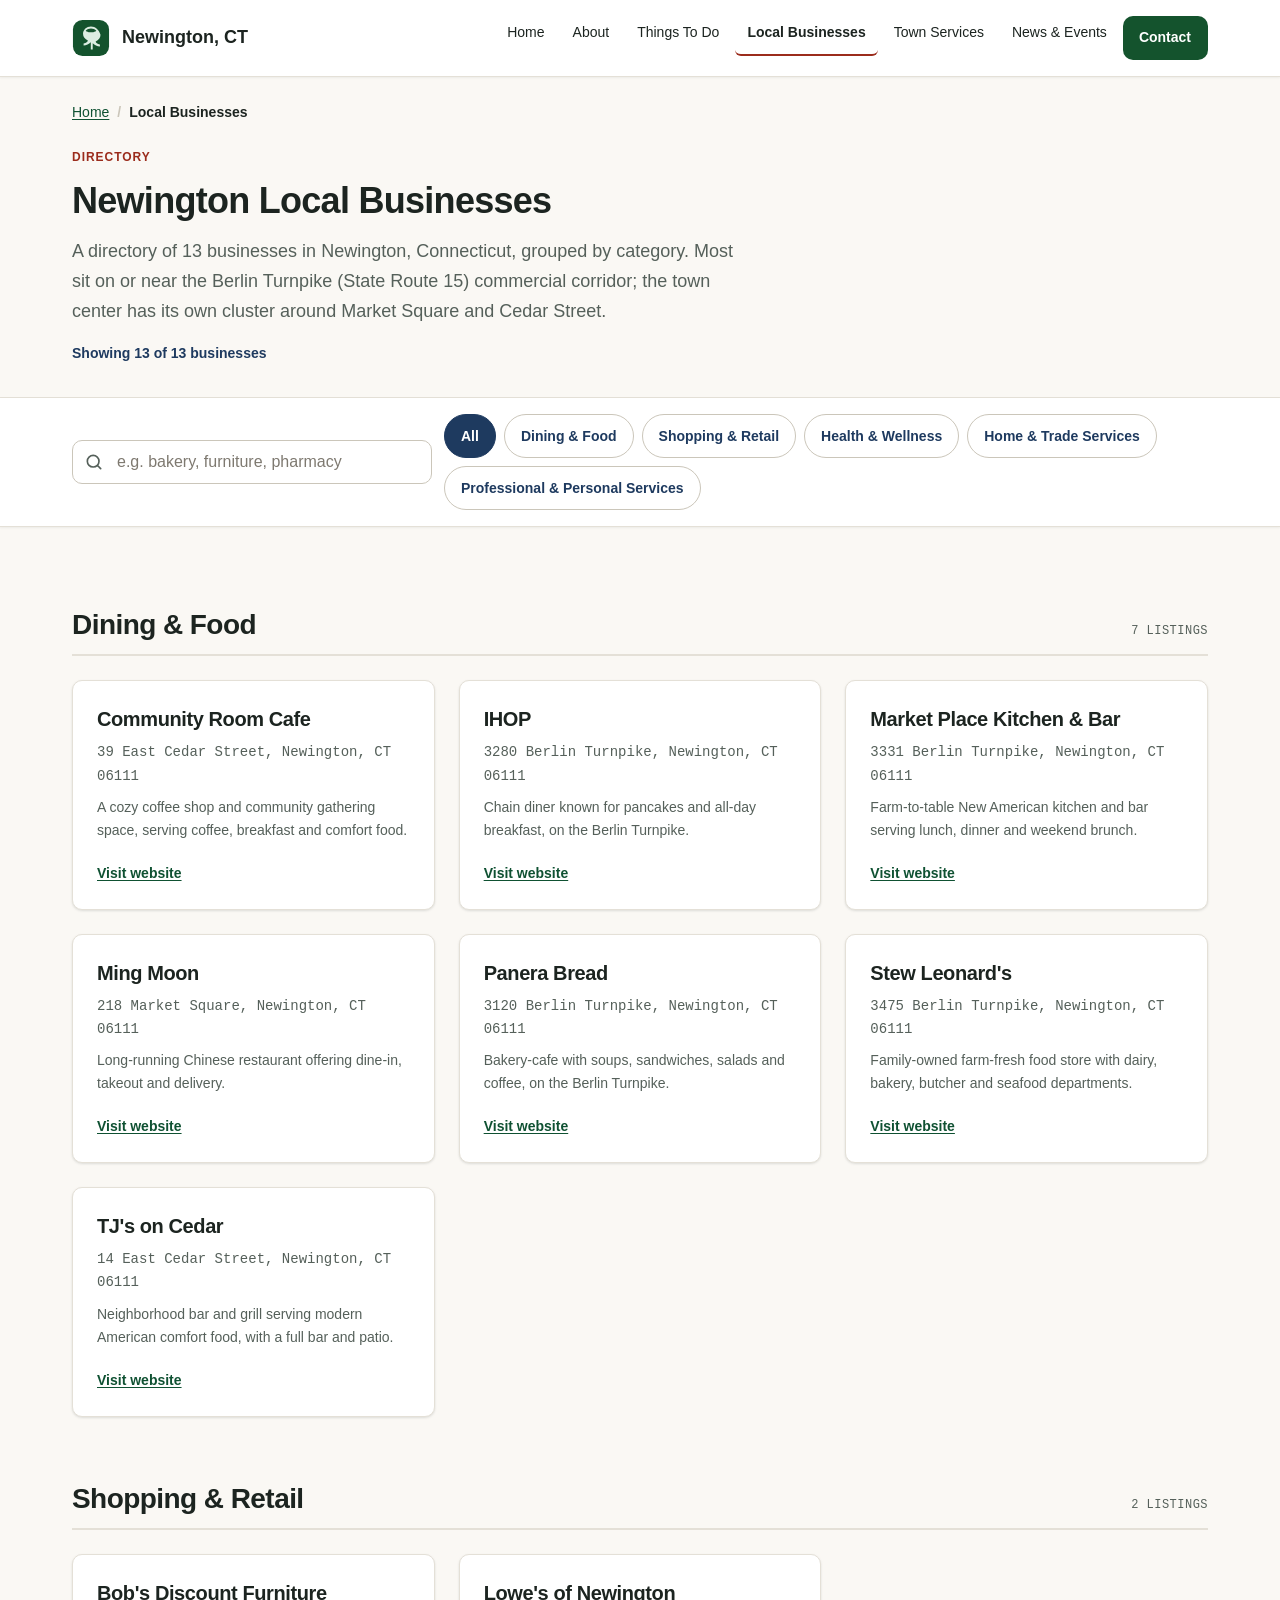
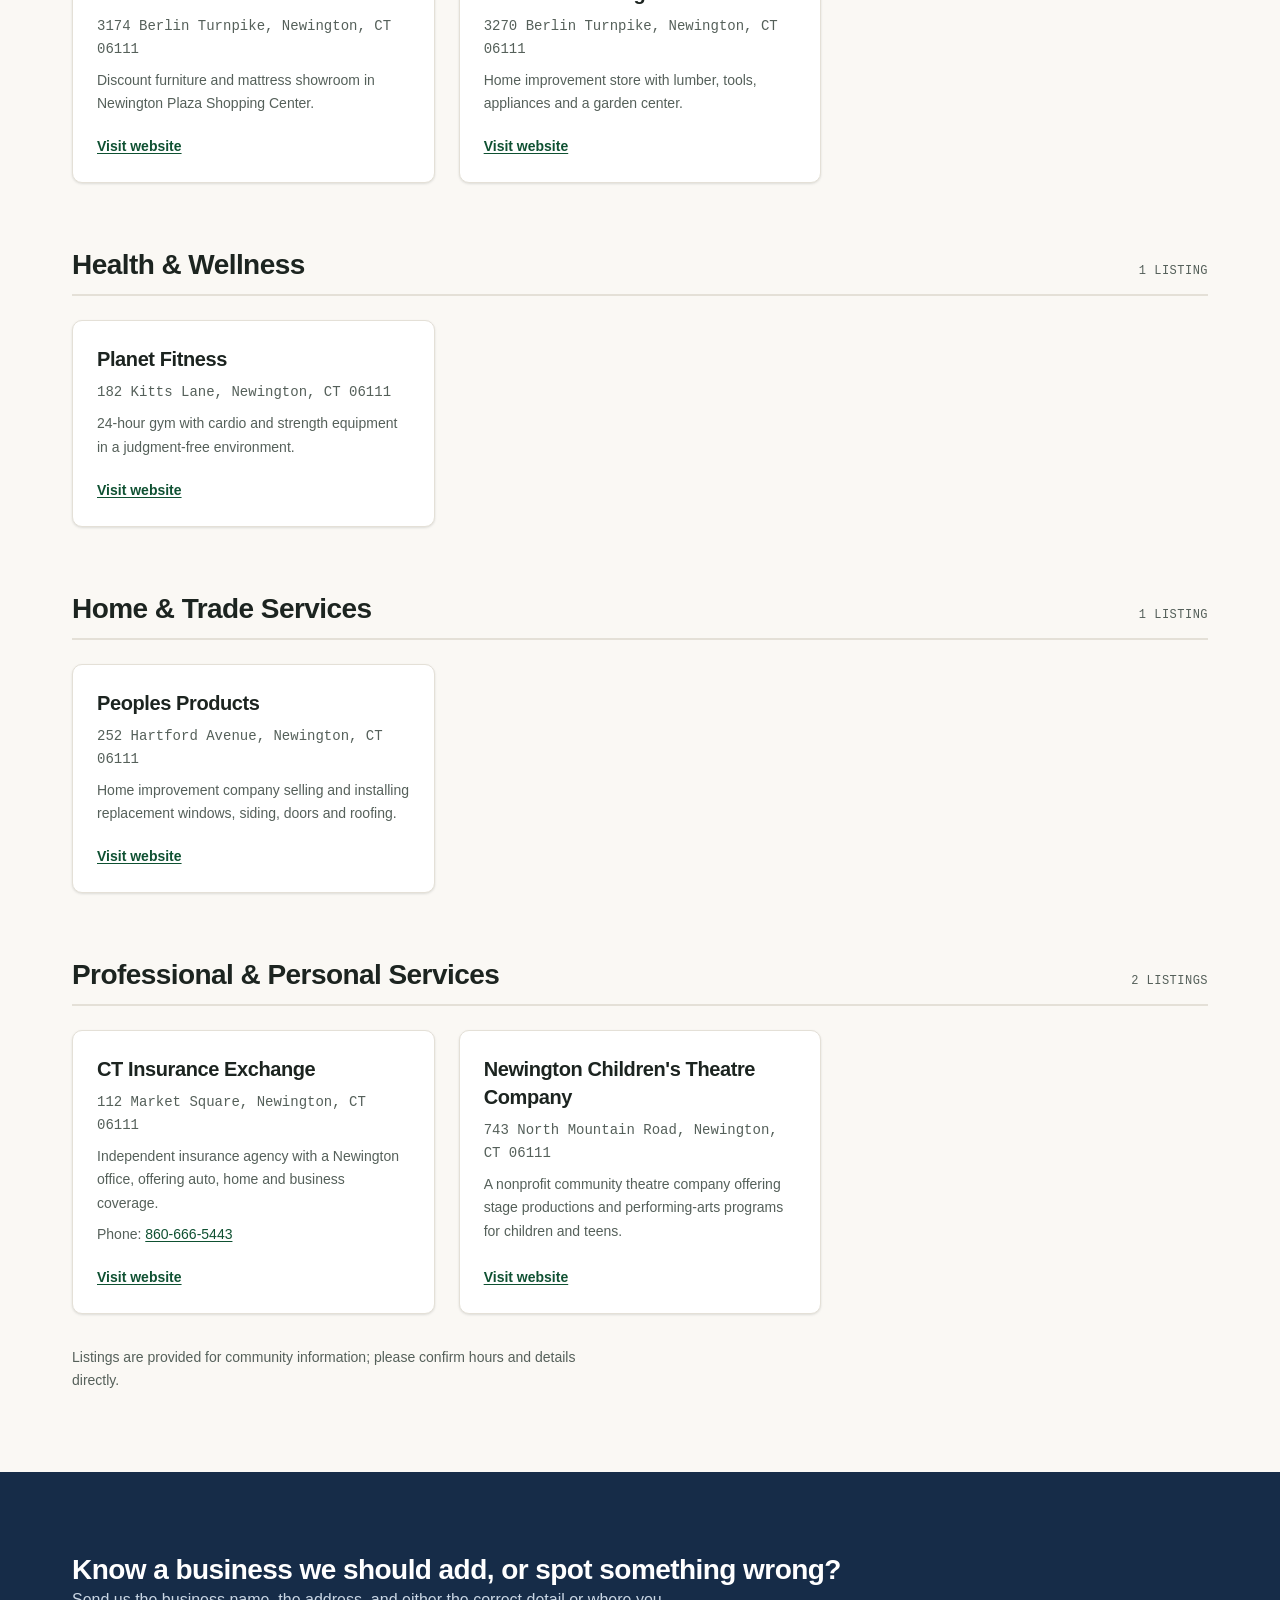
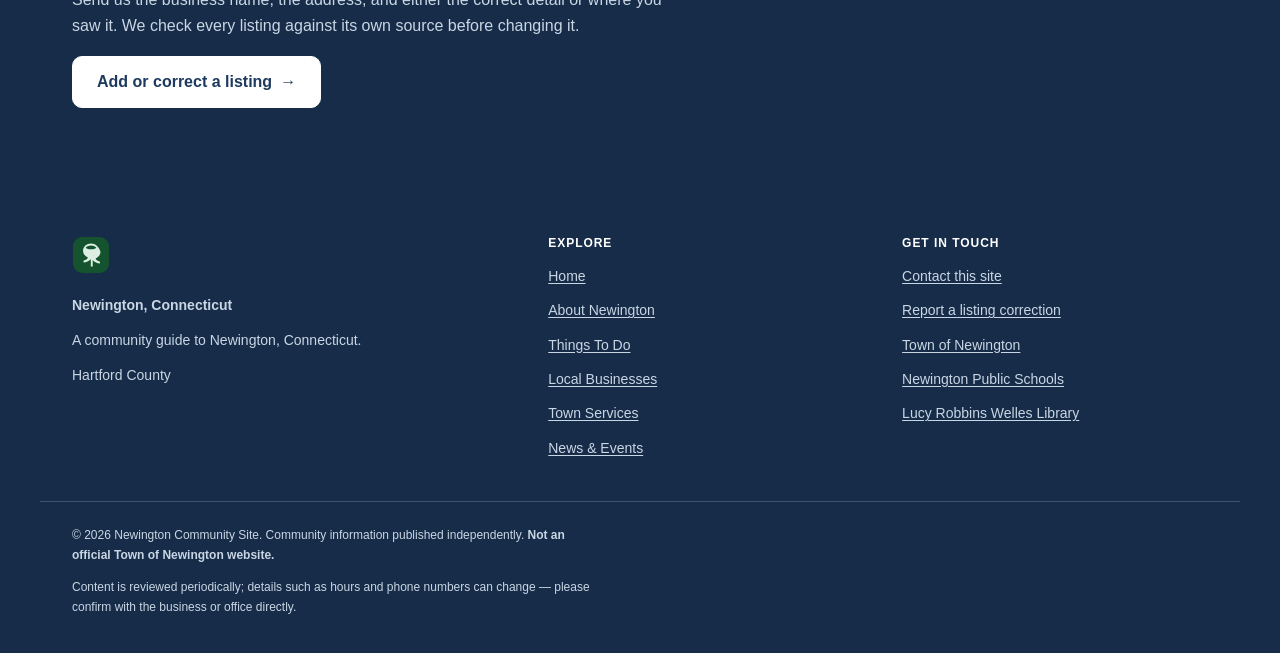
==== commit bf93a12a: "fix Newington Children's Theatre listing (address + website)" ====
--- a/businesses.html
+++ b/businesses.html
@@ -201,9 +201,9 @@
         </li>
         <li class="biz-card" data-category="professional">
           <h3 class="biz-name">Newington Children's Theatre Company</h3>
-          <p class="biz-address">743 North Main Street, Newington, CT 06111</p>
+          <p class="biz-address">743 North Mountain Road, Newington, CT 06111</p>
           <p class="biz-desc">A nonprofit community theatre company offering stage productions and performing-arts programs for children and teens.</p>
-          <a class="biz-link" href="https://nictheatre.org/" target="_blank" rel="noopener noreferrer">Visit website<span class="ext"> (opens in a new tab)</span></a>
+          <a class="biz-link" href="https://nctcarts.org/" target="_blank" rel="noopener noreferrer">Visit website<span class="ext"> (opens in a new tab)</span></a>
         </li>
       </ul>
     </section>
